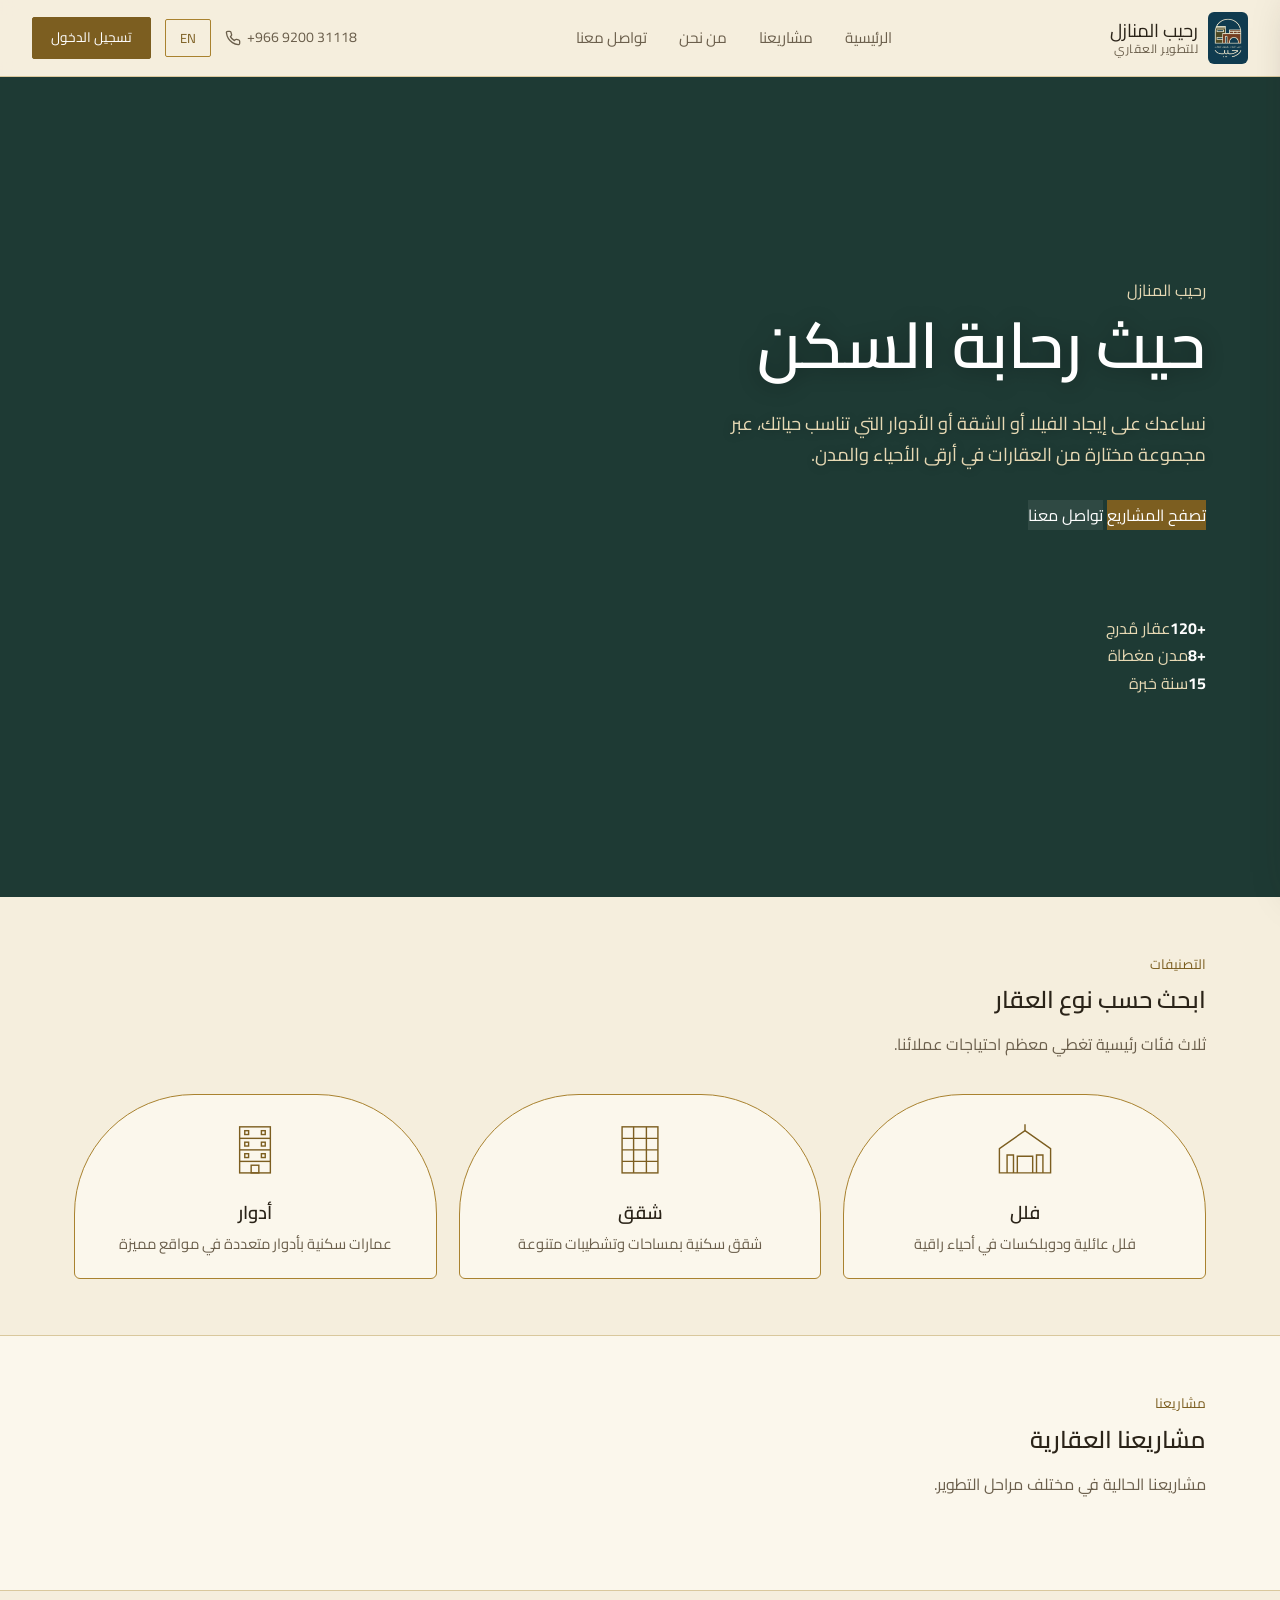
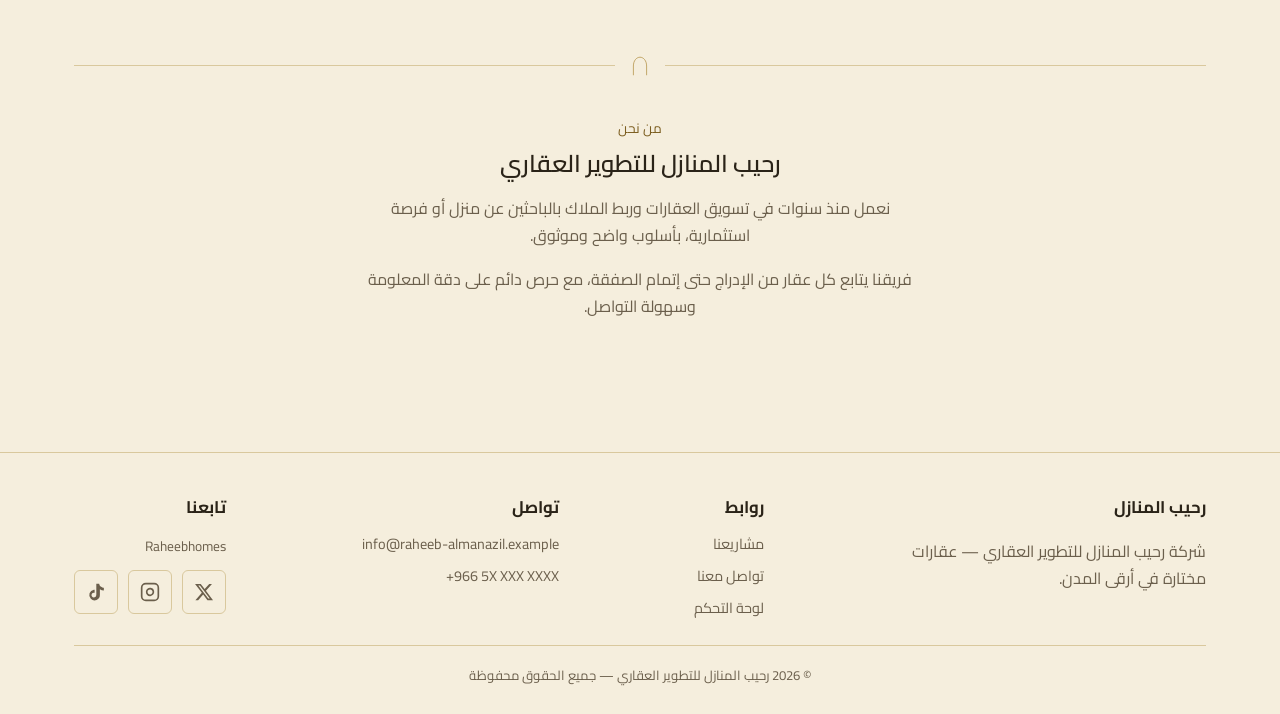
==== index.html @ 96ceb836 "Update index.html" ====
<!DOCTYPE html>
<html lang="ar" dir="rtl">
<head>
<meta charset="UTF-8">
<meta name="viewport" content="width=device-width, initial-scale=1.0">
<title>رحيب المنازل للتطوير العقاري</title>
<meta name="description" content="رحيب المنازل للتطوير العقاري — منصة عقارية لتصفح المشاريع العقارية في أرقى المدن.">
<link rel="icon" type="image/png" href="logo.png">
<link rel="preconnect" href="https://fonts.googleapis.com">
<link rel="preconnect" href="https://fonts.gstatic.com" crossorigin>
<link href="https://fonts.googleapis.com/css2?family=Cairo:wght@400;500;600;700&display=swap" rel="stylesheet">
<link rel="stylesheet" href="css/style.css">
</head>
<body>

<div id="siteHeader"></div>

<!-- ============ Hero ============ -->
<section class="hero">
  <div class="hero-bg" id="heroBg"></div>
  <div class="hero-overlay"></div>

  <div class="wrap hero-content">
    <div class="eyebrow-line"><span class="rule"></span><span data-i18n="hero.eyebrow">رحيب المنازل</span></div>
    <h1 data-i18n="hero.title">حيث رحابة السكن</h1>
    <p class="lead" data-i18n="hero.lead">نساعدك على إيجاد الفيلا أو الشقة أو الأدوار التي تناسب حياتك، عبر مجموعة مختارة من العقارات في أرقى الأحياء والمدن.</p>
    <div class="hero-actions">
      <a class="btn" href="#projects" data-i18n="hero.cta1">تصفح المشاريع</a>
      <a class="btn ghost" href="contact.html" data-i18n="hero.cta2">تواصل معنا</a>
    </div>
    <div class="stats">
      <div class="stat"><b id="statListings">+120</b><span data-i18n="hero.stat1l">عقار مُدرج</span></div>
      <div class="stat"><b id="statCities">+8</b><span data-i18n="hero.stat2l">مدن مغطاة</span></div>
      <div class="stat"><b id="statYears">15</b><span data-i18n="hero.stat3l">سنة خبرة</span></div>
    </div>
  </div>
</section>

<!-- ============ التصنيفات ============ -->
<section>
  <div class="wrap">
    <div class="section-head">
      <span class="kicker" data-i18n="cats.kicker">التصنيفات</span>
      <h2 data-i18n="cats.title">ابحث حسب نوع العقار</h2>
      <p data-i18n="cats.lead">ثلاث فئات رئيسية تغطي معظم احتياجات عملائنا.</p>
    </div>
    <div class="cats">
      <a class="arch-frame cat-card" href="properties.html?type=villa">
        <div class="arch-icon" id="iconVilla"></div>
        <h3 data-i18n="cat.villa">فلل</h3>
        <p data-i18n="cat.villa.d">فلل عائلية ودوبلكسات في أحياء راقية</p>
      </a>
      <a class="arch-frame cat-card" href="properties.html?type=apartment">
        <div class="arch-icon" id="iconApartment"></div>
        <h3 data-i18n="cat.apartment">شقق</h3>
        <p data-i18n="cat.apartment.d">شقق سكنية بمساحات وتشطيبات متنوعة</p>
      </a>
      <a class="arch-frame cat-card" href="properties.html?type=floor">
        <div class="arch-icon" id="iconFloor"></div>
        <h3 data-i18n="cat.floor">أدوار</h3>
        <p data-i18n="cat.floor.d">عمارات سكنية بأدوار متعددة في مواقع مميزة</p>
      </a>
    </div>
  </div>
</section>

<!-- ============ مشاريعنا ============ -->
<section class="projects-section" id="projects">
  <div class="wrap">
    <div class="section-head">
      <span class="kicker" data-i18n="projects.kicker">مشاريعنا</span>
      <h2 data-i18n="projects.title">مشاريعنا العقارية</h2>
      <p data-i18n="projects.lead">مشاريعنا الحالية في مختلف مراحل التطوير.</p>
    </div>
    <div class="grid" id="projectsGrid"></div>
  </div>
</section>

<!-- ============ من نحن ============ -->
<section id="about">
  <div class="wrap">
    <div class="divider">
      <span class="rule"></span>
      <svg viewBox="0 0 100 100" fill="none" stroke="currentColor" stroke-width="3"><path d="M20 92 V50 C20 26 34 10 50 10 C66 10 80 26 80 50 V92"/></svg>
      <span class="rule"></span>
    </div>
    <div class="section-head center" style="margin:0 auto;">
      <span class="kicker" data-i18n="about.kicker">من نحن</span>
      <h2 id="aboutTitle" data-i18n="about.title">رحيب المنازل للتطوير العقاري</h2>
      <p id="aboutP1" data-i18n="about.p1">نعمل منذ سنوات في تسويق العقارات وربط الملاك بالباحثين عن منزل أو فرصة استثمارية، بأسلوب واضح وموثوق.</p>
      <p id="aboutP2" data-i18n="about.p2">فريقنا يتابع كل عقار من الإدراج حتى إتمام الصفقة، مع حرص دائم على دقة المعلومة وسهولة التواصل.</p>
    </div>
  </div>
</section>

<!-- ============ Footer ============ -->
<footer>
  <div class="wrap">
    <div class="footer-grid">
      <div><h4>رحيب المنازل</h4><p data-i18n="footer.about" style="max-width:34ch;">شركة رحيب المنازل للتطوير العقاري.</p></div>
      <div><h4 data-i18n="footer.links">روابط</h4><ul>
        <li><a href="#projects" data-i18n="nav.projects">مشاريعنا</a></li>
        <li><a href="contact.html" data-i18n="nav.contact">تواصل معنا</a></li>
        <li><a href="admin.html" data-i18n="nav.admin">لوحة التحكم</a></li>
      </ul></div>
      <div><h4 data-i18n="footer.contact">تواصل</h4><ul>
        <li class="js-email">info@raheeb-almanazil.example</li>
        <li class="js-phone" dir="ltr" style="text-align:end;">+966 5X XXX XXXX</li>
      </ul></div>
      <div>
        <h4 data-i18n="footer.follow">تابعنا</h4>
        <p style="font-size:.85rem; color:var(--ink-soft); margin-bottom:12px;">Raheebhomes</p>
        <div class="social-icons">
          <a href="https://x.com/Raheebhomes" target="_blank" rel="noopener" aria-label="X" class="social-btn twitter">
            <svg viewBox="0 0 24 24" fill="currentColor"><path d="M18.244 2.25h3.308l-7.227 8.26 8.502 11.24H16.17l-5.214-6.817L4.99 21.75H1.68l7.73-8.835L1.254 2.25H8.08l4.713 6.231zm-1.161 17.52h1.833L7.084 4.126H5.117z"/></svg>
          </a>
          <a href="https://instagram.com/Raheebhomes" target="_blank" rel="noopener" aria-label="Instagram" class="social-btn instagram">
            <svg viewBox="0 0 24 24" fill="none" stroke="currentColor" stroke-width="2"><rect x="2" y="2" width="20" height="20" rx="5"/><path d="M16 11.37A4 4 0 1 1 12.63 8 4 4 0 0 1 16 11.37z"/><line x1="17.5" y1="6.5" x2="17.51" y2="6.5"/></svg>
          </a>
          <a href="https://www.tiktok.com/@raheebhomes" target="_blank" rel="noopener" aria-label="TikTok" class="social-btn tiktok">
            <svg viewBox="0 0 24 24" fill="currentColor"><path d="M19.59 6.69a4.83 4.83 0 0 1-3.77-4.25V2h-3.45v13.67a2.89 2.89 0 0 1-5.2 1.74 2.89 2.89 0 0 1 2.31-4.64 2.93 2.93 0 0 1 .88.13V9.4a6.84 6.84 0 0 0-1-.05A6.33 6.33 0 0 0 5.8 20.1a6.34 6.34 0 0 0 10.86-4.43V8.68a8.16 8.16 0 0 0 4.77 1.52v-3.45a4.85 4.85 0 0 1-1.84-.06z"/></svg>
          </a>
        </div>
      </div>
    </div>
    <div class="footer-bottom">© 2026 رحيب المنازل للتطوير العقاري — <span data-i18n="footer.rights">جميع الحقوق محفوظة</span></div>
  </div>
</footer>

<script src="js/supabase.js"></script>
<script src="js/data.js"></script>
<script src="js/lang.js"></script>
<script src="js/main.js"></script>
<script src="js/effects.js"></script>
<script>
  document.addEventListener('DOMContentLoaded', () => {
    const v = document.getElementById('iconVilla');
    const a = document.getElementById('iconApartment');
    const f = document.getElementById('iconFloor');
    if(v) v.innerHTML = ICONS.villa;
    if(a) a.innerHTML = ICONS.apartment;
    if(f) f.innerHTML = ICONS.floor;
  });

  document.addEventListener('DOMContentLoaded', async () => {
    const heroBg = document.getElementById('heroBg');
    if(!heroBg) return;

    const images = await getHeroImages();

    if(!images.length){
      heroBg.style.background = 'var(--deep)';
      return;
    }

    const INTERVAL = 5000;

    const slides = [];
    images.forEach(img => {
      const div = document.createElement('div');
      div.className = 'hero-slide';
      div.style.backgroundImage = `url('${img.url}')`;
      heroBg.appendChild(div);
      slides.push(div);
    });

    let current = 0;
    slides[0].classList.add('active');

    setInterval(() => {
      slides[current].classList.remove('active');
      current = (current + 1) % slides.length;
      slides[current].classList.add('active');
    }, INTERVAL);
  });
</script>
</body>
</html>
---- css/style.css ----
/* =========================================================
   رحيب المنازل — Raheeb Al-Manazil
   ========================================================= */

:root{
  --bg:        #F5EEDD;
  --bg-alt:    #FBF7EC;
  --ink:       #2A2318;
  --ink-soft:  #6B5F4C;
  --gold:      #A9822F;
  --gold-deep: #7C5E20;
  --gold-pale: #E7D9B4;
  --line:      #D9C89D;
  --deep:      #1E3A34;
  --deep-soft: #2E4E46;
  --white:     #FFFFFF;

  --serif-ar:  'Cairo', sans-serif;
  --sans-ar:   'Cairo', sans-serif;
  --serif-en:  'Cormorant Garamond', serif;
  --sans-en:   'Jost', sans-serif;

  --max: 1180px;
}

*{ box-sizing:border-box; }
html{ scroll-behavior:smooth; }
body{
  margin:0;
  background:var(--bg);
  color:var(--ink);
  font-family:var(--sans-ar);
  line-height:1.7;
  -webkit-font-smoothing:antialiased;
  transition:opacity .16s ease;
}
body.lang-fade{ opacity:.4; }
html[lang="en"] body{ font-family:var(--sans-en); }

h1,h2,h3,.display{
  font-family:var(--serif-ar);
  font-weight:600;
  color:var(--ink);
  margin:0 0 .4em;
  line-height:1.3;
}
html[lang="en"] h1, html[lang="en"] h2, html[lang="en"] h3, html[lang="en"] .display{
  font-family:var(--serif-en);
}

a{ color:inherit; text-decoration:none; }
img{ max-width:100%; display:block; }
button{ font-family:inherit; cursor:pointer; }

.wrap{ max-width:var(--max); margin:0 auto; padding:0 24px; }

:focus-visible{ outline:2px solid var(--gold-deep); outline-offset:3px; }
@media (prefers-reduced-motion: reduce){
  *{ animation:none !important; transition:none !important; scroll-behavior:auto !important; }
}

/* =========================================================
   HEADER
   ========================================================= */
header.site{
  position:sticky; top:0; z-index:50;
  background:rgba(245,238,221,.95);
  backdrop-filter:blur(8px);
  border-bottom:1px solid var(--line);
}
.nav{
  display:flex;
  align-items:center;
  justify-content:space-between;
  padding:12px 32px;
  gap:24px;
  width:100%;
}

.brand{
  display:flex; align-items:center; gap:10px;
  flex-shrink:0;
}
.brand-logo{
  height:52px;
  width:auto;
  display:block;
  border-radius:6px;
  object-fit:contain;
}
.brand .name{
  font-family:var(--serif-ar);
  font-size:1.15rem;
  color:var(--ink);
  line-height:1.1;
  white-space:nowrap;
}
.brand .name small{
  display:block;
  font-family:var(--sans-ar);
  font-size:.75rem;
  letter-spacing:.04em;
  color:var(--ink-soft);
  font-weight:400;
}

.nav-links-desktop{
  display:flex;
  gap:28px;
  align-items:center;
  flex:1;
  justify-content:center;
}
.nav-links-desktop a{
  font-size:.95rem;
  color:var(--ink-soft);
  padding:6px 2px;
  position:relative;
  transition:color .25s ease;
  white-space:nowrap;
}
.nav-links-desktop a::after{
  content:'';
  position:absolute;
  bottom:0;
  inset-inline-start:50%;
  width:0; height:1px;
  background:var(--gold);
  transition:width .3s ease, inset-inline-start .3s ease;
}
.nav-links-desktop a:hover,
.nav-links-desktop a.active{
  color:var(--gold-deep);
}
.nav-links-desktop a:hover::after,
.nav-links-desktop a.active::after{
  width:100%;
  inset-inline-start:0;
}

.nav-right-desktop{
  display:flex;
  align-items:center;
  gap:14px;
  flex-shrink:0;
}
.nav-phone{
  display:flex;
  align-items:center;
  gap:6px;
  font-size:.88rem;
  color:var(--ink-soft);
  transition:color .25s ease;
  white-space:nowrap;
}
.nav-phone:hover{ color:var(--gold-deep); }
.nav-phone svg{ width:16px; height:16px; }

.lang-btn{
  background:transparent;
  border:1px solid var(--gold);
  color:var(--gold-deep);
  padding:6px 14px;
  border-radius:2px;
  font-size:.82rem;
  transition:background .25s ease, color .25s ease, transform .25s ease;
}
.lang-btn:hover{
  background:var(--gold);
  color:var(--white);
  transform:translateY(-1px);
}
.lang-btn:active{ transform:scale(.96); }

.btn-login{
  display:inline-block;
  padding:8px 18px;
  background:var(--gold-deep);
  color:var(--white);
  border-radius:2px;
  font-size:.85rem;
  border:1px solid var(--gold-deep);
  transition:background .25s ease, transform .25s ease;
  white-space:nowrap;
}
.btn-login:hover{
  background:var(--deep);
  border-color:var(--deep);
  transform:translateY(-1px);
}
.btn-login:active{ transform:scale(.97); }

.nav-toggle{
  display:none;
  background:transparent;
  border:0;
  width:42px; height:42px;
  align-items:center; justify-content:center;
  color:var(--gold-deep);
  border-radius:4px;
  transition:transform .25s ease, color .25s ease, background .25s ease;
}
.nav-toggle svg{ width:26px; height:26px; }
.nav-toggle:hover{
  color:var(--gold);
  transform:scale(1.1);
  background:rgba(169,130,47,.08);
}
.nav-toggle:active{ transform:scale(.92); }

/* =========================================================
   RESPONSIVE — الجوال
   ========================================================= */
@media (max-width:900px){
  .nav{ padding:12px 16px; }
  .nav-links-desktop,
  .nav-right-desktop{ display:none; }
  .nav-toggle{ display:flex; }
  .brand{ margin-inline-start:auto; }
  .brand-logo{ height:46px; }
  .brand .name{ font-size:1rem; }
  .brand .name small{ font-size:.65rem; }
}

/* =========================================================
   القائمة الجانبية
   ========================================================= */
.drawer-overlay{
  position:fixed; inset:0;
  background:rgba(30,20,10,.5);
  backdrop-filter:blur(2px);
  opacity:0;
  visibility:hidden;
  transition:opacity .3s ease, visibility .3s ease;
  z-index:90;
}
.drawer-overlay.open{ opacity:1; visibility:visible; }

.drawer{
  position:fixed;
  top:0; right:0;
  width:320px;
  max-width:85vw;
  height:100vh;
  background:var(--bg-alt);
  border-inline-start:1px solid var(--line);
  box-shadow:-8px 0 40px -8px rgba(42,35,24,.25);
  z-index:100;
  transform:translateX(105%);
  transition:transform .35s cubic-bezier(.4,0,.2,1);
  display:flex;
  flex-direction:column;
  padding:60px 28px 28px;
  overflow-y:auto;
}
.drawer.open{ transform:translateX(0); }

.drawer-close{
  position:absolute;
  top:16px; left:16px;
  background:transparent;
  border:1px solid var(--line);
  width:38px; height:38px;
  border-radius:50%;
  display:flex; align-items:center; justify-content:center;
  color:var(--ink-soft);
  transition:transform .3s ease, color .3s ease, border-color .3s ease, background .3s ease;
}
.drawer-close svg{ width:20px; height:20px; }
.drawer-close:hover{
  transform:rotate(90deg) scale(1.08);
  color:var(--gold-deep);
  border-color:var(--gold);
  background:rgba(169,130,47,.06);
}
.drawer-close:active{ transform:rotate(90deg) scale(.92); }

.drawer-brand{
  display:flex;
  align-items:center;
  gap:12px;
  margin-bottom:28px;
  padding-bottom:20px;
  border-bottom:1px solid var(--line);
}
.drawer-logo{ height:52px; width:auto; border-radius:6px; flex-shrink:0; }
.drawer-brand-text strong{
  display:block;
  font-family:var(--serif-ar);
  font-size:1.05rem;
  color:var(--ink);
  line-height:1.2;
}
.drawer-brand-text small{
  display:block;
  font-size:.7rem;
  color:var(--ink-soft);
  letter-spacing:.03em;
}

.drawer-nav{
  display:flex;
  flex-direction:column;
  gap:4px;
  margin-bottom:24px;
}
.drawer-nav a{
  position:relative;
  padding:13px 8px;
  font-size:.98rem;
  color:var(--ink);
  border-radius:4px;
  display:flex;
  align-items:center;
  justify-content:space-between;
  transition:color .25s ease, background .25s ease, padding-inline-start .25s ease;
}
.drawer-nav a::after{
  content:'';
  position:absolute;
  bottom:6px;
  inset-inline-start:8px;
  width:0;
  height:1px;
  background:var(--gold);
  transition:width .3s ease;
}
.drawer-nav a:hover{
  color:var(--gold-deep);
  background:rgba(169,130,47,.05);
  padding-inline-start:14px;
}
.drawer-nav a:hover::after{ width:calc(100% - 22px); }
.drawer-nav .chev{
  width:16px; height:16px;
  color:var(--ink-soft);
  transition:transform .3s ease, color .3s ease;
}
.drawer-nav .has-children:hover .chev{
  transform:translateY(2px);
  color:var(--gold-deep);
}

.drawer-login{
  display:flex;
  align-items:center;
  justify-content:center;
  gap:10px;
  padding:14px 20px;
  background:var(--gold-deep);
  color:var(--white);
  border-radius:4px;
  font-size:.95rem;
  margin-bottom:24px;
  position:relative;
  overflow:hidden;
  transition:background .3s ease, transform .25s ease;
}
.drawer-login::before{
  content:'';
  position:absolute;
  inset:0;
  background:var(--deep);
  transform:translateY(100%);
  transition:transform .35s ease;
  z-index:0;
}
.drawer-login:hover::before{ transform:translateY(0); }
.drawer-login:hover{ transform:translateY(-2px); }
.drawer-login:active{ transform:translateY(0) scale(.97); }
.drawer-login svg{ width:18px; height:18px; position:relative; z-index:1; }
.drawer-login span{ position:relative; z-index:1; }

/* =========================================================
   السوشيال
   ========================================================= */
.drawer-social{
  padding-top:20px;
  border-top:1px solid var(--line);
  margin-top:auto;
}

.social-username{
  display:block;
  font-family:var(--sans-ar);
  font-size:.85rem;
  color:var(--ink-soft);
  margin-bottom:12px;
  letter-spacing:.03em;
  text-align:start;
}

.social-icons{
  display:flex;
  gap:10px;
}

.social-btn{
  width:44px; height:44px;
  display:flex; align-items:center; justify-content:center;
  border:1px solid var(--line);
  border-radius:6px;
  color:var(--ink-soft);
  transition:transform .25s ease, color .25s ease, border-color .25s ease, background .25s ease;
}
.social-btn svg{ width:20px; height:20px; }
.social-btn:hover{ transform:translateY(-4px); color:var(--white); }
.social-btn.twitter:hover{ background:#000; border-color:#000; }
.social-btn.instagram:hover{
  background:linear-gradient(45deg,#f09433,#e6683c,#dc2743,#cc2366,#bc1888);
  border-color:#bc1888;
}
.social-btn.tiktok:hover{
  background:#000;
  border-color:#000;
}
.social-btn:active{ transform:translateY(-1px) scale(.95); }

.drawer.open .drawer-brand,
.drawer.open .drawer-nav a,
.drawer.open .drawer-login,
.drawer.open .drawer-social{
  animation:drawerItemIn .5s ease both;
}
.drawer.open .drawer-brand{ animation-delay:.08s; }
.drawer.open .drawer-nav a:nth-child(1){ animation-delay:.14s; }
.drawer.open .drawer-nav a:nth-child(2){ animation-delay:.19s; }
.drawer.open .drawer-nav a:nth-child(3){ animation-delay:.24s; }
.drawer.open .drawer-nav a:nth-child(4){ animation-delay:.29s; }
.drawer.open .drawer-login{ animation-delay:.35s; }
.drawer.open .drawer-social{ animation-delay:.42s; }

@keyframes drawerItemIn{
  from{ opacity:0; transform:translateX(20px); }
  to{ opacity:1; transform:translateX(0); }
}

body.drawer-open{ overflow:hidden; }

/* =========================================================
   HERO
   ========================================================= */
.hero{
  position:relative;
  overflow:hidden;
  min-height:calc(100vh - 80px);
  display:flex;
  align-items:center;
  padding:0;
  background:var(--deep);
}
.hero-bg{
  position:absolute;
  inset:0;
  z-index:0;
}
.hero-bg .hero-slide{
  position:absolute;
  inset:0;
  background-size:cover;
  background-position:center;
  background-repeat:no-repeat;
  opacity:0;
  transition:opacity 1.5s ease-in-out;
}
.hero-bg .hero-slide.active{ opacity:1; }
.hero-overlay{
  position:absolute;
  inset:0;
  background:linear-gradient(120deg, rgba(30,58,52,.75) 0%, rgba(30,58,52,.55) 40%, rgba(30,58,52,.35) 100%);
  z-index:2;
}
.hero-content{
  position:relative;
  z-index:3;
  max-width:var(--max);
  width:100%;
  margin:0 auto;
  padding:100px 24px;
  color:var(--white);
}
.hero-content .eyebrow-line{
  color:var(--gold-pale);
  opacity:0;
  animation:riseIn .6s ease forwards;
  animation-delay:.05s;
}
.hero-content .eyebrow-line span.rule{ background:var(--gold-pale); }
.hero-content h1{
  color:var(--white);
  font-size:clamp(2.2rem, 5vw, 4rem);
  max-width:16ch;
  margin-bottom:20px;
  opacity:0;
  animation:riseIn .6s ease forwards;
  animation-delay:.16s;
  text-shadow:0 2px 20px rgba(0,0,0,.35);
}
.hero-content p.lead{
  color:var(--gold-pale);
  max-width:52ch;
  font-size:1.15rem;
  margin-bottom:32px;
  opacity:0;
  animation:riseIn .6s ease forwards;
  animation-delay:.3s;
  text-shadow:0 1px 10px rgba(0,0,0,.3);
}
.hero-content .hero-actions{
  opacity:0;
  animation:riseIn .6s ease forwards;
  animation-delay:.42s;
}
.hero-content .btn{
  background:var(--gold-deep);
  border-color:var(--gold-deep);
  color:var(--white);
}
.hero-content .btn:hover{ background:var(--gold); border-color:var(--gold); }
.hero-content .btn.ghost{
  background:rgba(255,255,255,.08);
  border-color:var(--white);
  color:var(--white);
  backdrop-filter:blur(6px);
}
.hero-content .btn.ghost:hover{ background:var(--white); color:var(--deep); }
.hero-content .stats{
  opacity:0;
  animation:riseIn .6s ease forwards;
  animation-delay:.54s;
  border-top-color:rgba(255,255,255,.2);
  margin-top:56px;
  padding-top:30px;
}
.hero-content .stat b{ color:var(--white); }
.hero-content .stat span{ color:var(--gold-pale); }

@media (max-width:900px){
  .hero{ min-height:auto; padding:0; }
  .hero-content{ padding:80px 24px 60px; }
  .hero-content h1{ font-size:clamp(1.8rem, 7vw, 2.6rem); }
  .hero-content p.lead{ font-size:1rem; }
  .hero-content .stats{ flex-direction:column; gap:20px; }
  .hero-content .stat{ padding-inline-end:0; text-align:start; }
}

/* =========================================================
   الأقسام
   ========================================================= */
section{ padding:56px 0; }
.section-head{ max-width:560px; margin-bottom:36px; }
.section-head .kicker{ color:var(--gold-deep); font-size:.85rem; margin-bottom:8px; display:block; }
.section-head p{ color:var(--ink-soft); }

.divider{
  display:flex; align-items:center; gap:14px; margin:8px 0 40px; color:var(--gold);
}
.divider .rule{ flex:1; height:1px; background:var(--line); }
.divider svg{ width:22px; height:22px; }

/* =========================================================
   التصنيفات
   ========================================================= */
.cats{ display:grid; grid-template-columns:repeat(3,1fr); gap:22px; }
@media (max-width:760px){ .cats{ grid-template-columns:1fr; } }
.arch-frame{
  position:relative;
  border:1px solid var(--gold);
  border-radius:120px 120px 6px 6px;
  padding:28px 22px 22px;
  background:var(--bg-alt);
}
.arch-icon{ width:64px; height:64px; margin:0 auto 14px; color:var(--gold-deep); transition:color .25s ease; }
.cat-card{ text-align:center; transition:border-color .2s ease, transform .25s ease, box-shadow .25s ease; }
.cat-card:hover{ border-color:var(--gold-deep); transform:translateY(-5px); box-shadow:0 18px 32px -22px rgba(42,35,24,.4); }
.cat-card:hover .arch-icon{ color:var(--deep); }
.cat-card h3{ font-size:1.15rem; margin-bottom:6px; }
.cat-card p{ color:var(--ink-soft); font-size:.92rem; margin:0; }

/* =========================================================
   قسم المشاريع
   ========================================================= */
.projects-section{
  background:var(--bg-alt);
  border-top:1px solid var(--line);
  border-bottom:1px solid var(--line);
}

/* =========================================================
   البطاقات
   ========================================================= */
.grid{ display:grid; grid-template-columns:repeat(3,1fr); gap:26px; }
@media (max-width:980px){ .grid{ grid-template-columns:repeat(2,1fr); } }
@media (max-width:620px){ .grid{ grid-template-columns:1fr; } }

.card{
  background:var(--bg-alt); border:1px solid var(--line); border-radius:4px;
  overflow:hidden; display:flex; flex-direction:column;
  transition:transform .25s ease, box-shadow .25s ease, border-color .25s ease;
}
.card:hover{
  transform:translateY(-6px);
  box-shadow:0 20px 38px -22px rgba(42,35,24,.4);
  border-color:var(--gold-deep);
}
.card-link{ position:relative; }
.card-link::after{
  content:''; position:absolute; inset-inline-start:0; bottom:-2px; width:0; height:1px;
  background:var(--deep); transition:width .25s ease;
}
.card-link:hover::after{ width:100%; }
.card-media{
  aspect-ratio:4/3; background:linear-gradient(160deg, var(--gold-pale), var(--bg-alt));
  display:flex; align-items:center; justify-content:center; position:relative;
  border-bottom:1px solid var(--line);
  overflow:hidden;
}
.card-media svg{ width:58%; height:58%; color:var(--gold-deep); opacity:.85; }
.card-cover{
  position:absolute;
  inset:0;
  width:100%;
  height:100%;
  object-fit:cover;
  transition:transform .4s ease;
}
.project-card:hover .card-cover{ transform:scale(1.05); }
.card-tag{
  position:absolute; top:12px; inset-inline-start:12px; background:var(--deep); color:var(--white);
  font-size:.72rem; padding:4px 10px; border-radius:2px; z-index:2;
}
.card-body{ padding:18px 18px 20px; flex:1; display:flex; flex-direction:column; }
.card-body h3{ font-size:1.1rem; margin-bottom:4px; }
.card-body h3 a{ color:inherit; transition:color .25s ease; }
.card-body h3 a:hover{ color:var(--gold-deep); }
.card-loc{ color:var(--ink-soft); font-size:.85rem; margin-bottom:12px; }
.card-meta{ display:flex; gap:14px; font-size:.82rem; color:var(--ink-soft); margin-bottom:14px; flex-wrap:wrap; align-items:center; }
.card-price{ margin-top:auto; font-family:var(--serif-ar); font-size:1.25rem; color:var(--gold-deep); }
html[lang="en"] .card-price{ font-family:var(--serif-en); }
.card-link{ display:inline-block; margin-top:12px; font-size:.85rem; color:var(--deep); width:fit-content; }

.card-views{
  display:inline-flex;
  align-items:center;
  gap:4px;
  color:var(--ink-soft);
  font-size:.82rem;
}
.card-views svg{
  width:14px;
  height:14px;
  color:var(--gold-deep);
}

.empty-state{
  text-align:center; padding:60px 20px; color:var(--ink-soft); border:1px dashed var(--line); border-radius:6px;
}

/* =========================================================
   تفاصيل مشروع
   ========================================================= */
.project-detail-head{
  display:flex;
  align-items:center;
  flex-wrap:wrap;
  gap:16px;
  margin-bottom:24px;
}
.project-detail-head h1{
  margin:0;
  font-size:clamp(1.6rem, 3vw, 2.4rem);
}
.project-stage{
  display:inline-block;
  background:var(--deep);
  color:var(--white);
  font-size:.78rem;
  padding:6px 14px;
  border-radius:2px;
  white-space:nowrap;
}

.project-gallery{
  display:grid;
  grid-template-columns:repeat(auto-fill, minmax(220px, 1fr));
  gap:14px;
  margin:24px 0;
}
.project-gallery img{
  width:100%;
  aspect-ratio:4/3;
  object-fit:cover;
  border-radius:6px;
  border:1px solid var(--line);
  cursor:pointer;
  transition:transform .25s ease, box-shadow .25s ease;
}
.project-gallery img:hover{
  transform:translateY(-4px);
  box-shadow:0 16px 32px -18px rgba(42,35,24,.45);
}
@media (max-width:620px){
  .project-gallery{
    grid-template-columns:repeat(auto-fill, minmax(140px, 1fr));
    gap:10px;
  }
}

.project-price{
  font-family:var(--serif-ar);
  font-size:1.6rem;
  color:var(--gold-deep);
  margin:20px 0;
  padding:14px 0;
  border-top:1px solid var(--line);
  border-bottom:1px solid var(--line);
}
.project-desc{
  color:var(--ink-soft);
  font-size:1.02rem;
  line-height:1.8;
  max-width:70ch;
  margin:20px 0;
}

.detail-facts{ display:grid; grid-template-columns:repeat(3,1fr); gap:14px; margin:22px 0; }
.fact{ text-align:center; background:var(--bg-alt); border:1px solid var(--line); padding:14px 8px; border-radius:4px; }
.fact b{ display:block; font-family:var(--serif-ar); font-size:1.2rem; color:var(--gold-deep); }
html[lang="en"] .fact b{ font-family:var(--serif-en); }
.fact span{ font-size:.78rem; color:var(--ink-soft); }
.detail-media{
  aspect-ratio:16/10; background:linear-gradient(160deg, var(--gold-pale), var(--bg-alt));
  border:1px solid var(--line); border-radius:6px; display:flex; align-items:center; justify-content:center;
}
.detail-media svg{ width:42%; height:42%; color:var(--gold-deep); }

/* =========================================================
   الفورم
   ========================================================= */
.form-grid{ display:grid; grid-template-columns:1fr 1fr; gap:16px; }
@media (max-width:680px){ .form-grid{ grid-template-columns:1fr; } }
.field{ display:flex; flex-direction:column; gap:6px; }
.field.full{ grid-column:1/-1; }
.field label{ font-size:.85rem; color:var(--ink-soft); }
.field input, .field select, .field textarea{
  padding:11px 12px; border:1px solid var(--line); border-radius:4px;
  background:var(--white); font-family:inherit; color:var(--ink); font-size:.95rem;
}
.field textarea{ min-height:110px; resize:vertical; }
.field input[type="file"]{
  padding:8px;
  background:var(--white);
  border:1px dashed var(--line);
  cursor:pointer;
}

.upload-preview{
  display:flex;
  flex-wrap:wrap;
  gap:10px;
  margin-top:10px;
}
.upload-preview img{
  width:100px;
  height:100px;
  object-fit:cover;
  border-radius:4px;
  border:1px solid var(--line);
}

/* =========================================================
   لوحة التحكم
   ========================================================= */
.admin-gate{ max-width:380px; margin:80px auto; text-align:center; }
.admin-gate .field{ margin-bottom:16px; text-align:start; }
.admin-note{
  background:var(--gold-pale); border:1px solid var(--gold); padding:12px 16px;
  border-radius:4px; font-size:.85rem; color:var(--gold-deep); margin-bottom:26px;
}
.admin-list{ margin-top:36px; }
.admin-row{
  display:flex; align-items:center; justify-content:space-between; gap:16px;
  padding:14px 16px; border:1px solid var(--line); border-radius:4px; margin-bottom:10px; background:var(--bg-alt);
  flex-wrap:wrap;
}
.admin-row .info b{ display:block; }
.admin-row .info span{ color:var(--ink-soft); font-size:.85rem; }
.admin-row .actions{ display:flex; gap:8px; flex-wrap:wrap; }
.admin-row button{ border:1px solid var(--line); background:var(--white); padding:7px 14px; border-radius:4px; font-size:.82rem; transition:all .2s ease; }
.admin-row button.danger{ border-color:#B3402F; color:#B3402F; }
.admin-row button.danger:hover{ background:#B3402F; color:var(--white); }
.admin-row button.edit{ border-color:var(--gold-deep); color:var(--gold-deep); }
.admin-row button.edit:hover{ background:var(--gold-deep); color:var(--white); }

.admin-block{
  background:var(--bg-alt);
  border:1px solid var(--line);
  border-radius:6px;
  padding:28px 24px;
  margin-top:32px;
}
.admin-block > h2{
  margin-top:0;
  padding-bottom:12px;
  border-bottom:1px solid var(--line);
  margin-bottom:24px;
}

.hero-images-grid{
  display:grid;
  grid-template-columns:repeat(auto-fill, minmax(160px, 1fr));
  gap:14px;
}

.hero-image-item{
  position:relative;
  aspect-ratio:4/3;
  border-radius:6px;
  overflow:hidden;
  border:1px solid var(--line);
  background:var(--bg);
}

.hero-image-item img{
  width:100%;
  height:100%;
  object-fit:cover;
  transition:transform .3s ease;
}

.hero-image-item:hover img{
  transform:scale(1.05);
}

.hero-delete{
  position:absolute;
  top:8px;
  left:8px;
  background:rgba(179,64,47,.9);
  color:var(--white);
  border:0;
  width:32px;
  height:32px;
  border-radius:50%;
  font-size:.9rem;
  cursor:pointer;
  display:flex;
  align-items:center;
  justify-content:center;
  transition:all .2s ease;
}

.hero-delete:hover{
  background:#B3402F;
  transform:scale(1.1);
}

/* =========================================================
   نافذة منبثقة (Modal)
   ========================================================= */
.modal-overlay{
  position:fixed;
  inset:0;
  background:rgba(30,20,10,.6);
  backdrop-filter:blur(4px);
  z-index:200;
  display:flex;
  align-items:flex-start;
  justify-content:center;
  padding:40px 20px;
  overflow-y:auto;
  animation:fadeIn .2s ease;
}
@keyframes fadeIn{ from{ opacity:0; } to{ opacity:1; } }

.modal-box{
  background:var(--bg-alt);
  border:1px solid var(--line);
  border-radius:8px;
  padding:30px;
  max-width:700px;
  width:100%;
  position:relative;
  box-shadow:0 20px 60px -20px rgba(0,0,0,.4);
  animation:slideUp .3s ease;
}
@keyframes slideUp{
  from{ transform:translateY(20px); opacity:0; }
  to{ transform:translateY(0); opacity:1; }
}
.modal-box h2{
  margin-top:0;
  padding-bottom:14px;
  border-bottom:1px solid var(--line);
  margin-bottom:24px;
}
.modal-close{
  position:absolute;
  top:14px;
  left:14px;
  background:transparent;
  border:1px solid var(--line);
  width:36px;
  height:36px;
  border-radius:50%;
  color:var(--ink-soft);
  font-size:1rem;
  cursor:pointer;
  transition:all .2s ease;
}
.modal-close:hover{
  background:var(--gold-deep);
  color:var(--white);
  border-color:var(--gold-deep);
  transform:rotate(90deg);
}

@media (max-width:680px){
  .modal-box{ padding:20px 16px; }
  .modal-overlay{ padding:20px 10px; }
}

/* =========================================================
   Footer
   ========================================================= */
footer{ border-top:1px solid var(--line); margin-top:60px; padding:40px 0 28px; color:var(--ink-soft); }
.footer-grid{ display:flex; justify-content:space-between; flex-wrap:wrap; gap:24px; margin-bottom:24px; }
.footer-grid h4{ font-family:var(--serif-ar); color:var(--ink); margin:0 0 10px; font-size:1.05rem; }
html[lang="en"] .footer-grid h4{ font-family:var(--serif-en); }
.footer-grid ul{ list-style:none; padding:0; margin:0; display:flex; flex-direction:column; gap:8px; font-size:.9rem; }
.footer-bottom{ border-top:1px solid var(--line); padding-top:18px; font-size:.82rem; text-align:center; }

/* =========================================================
   Utility
   ========================================================= */
.hide{ display:none !important; }
.center{ text-align:center; }
.mt-lg{ margin-top:48px; }

@keyframes riseIn{ from{ opacity:0; transform:translateY(14px); } to{ opacity:1; transform:translateY(0); } }
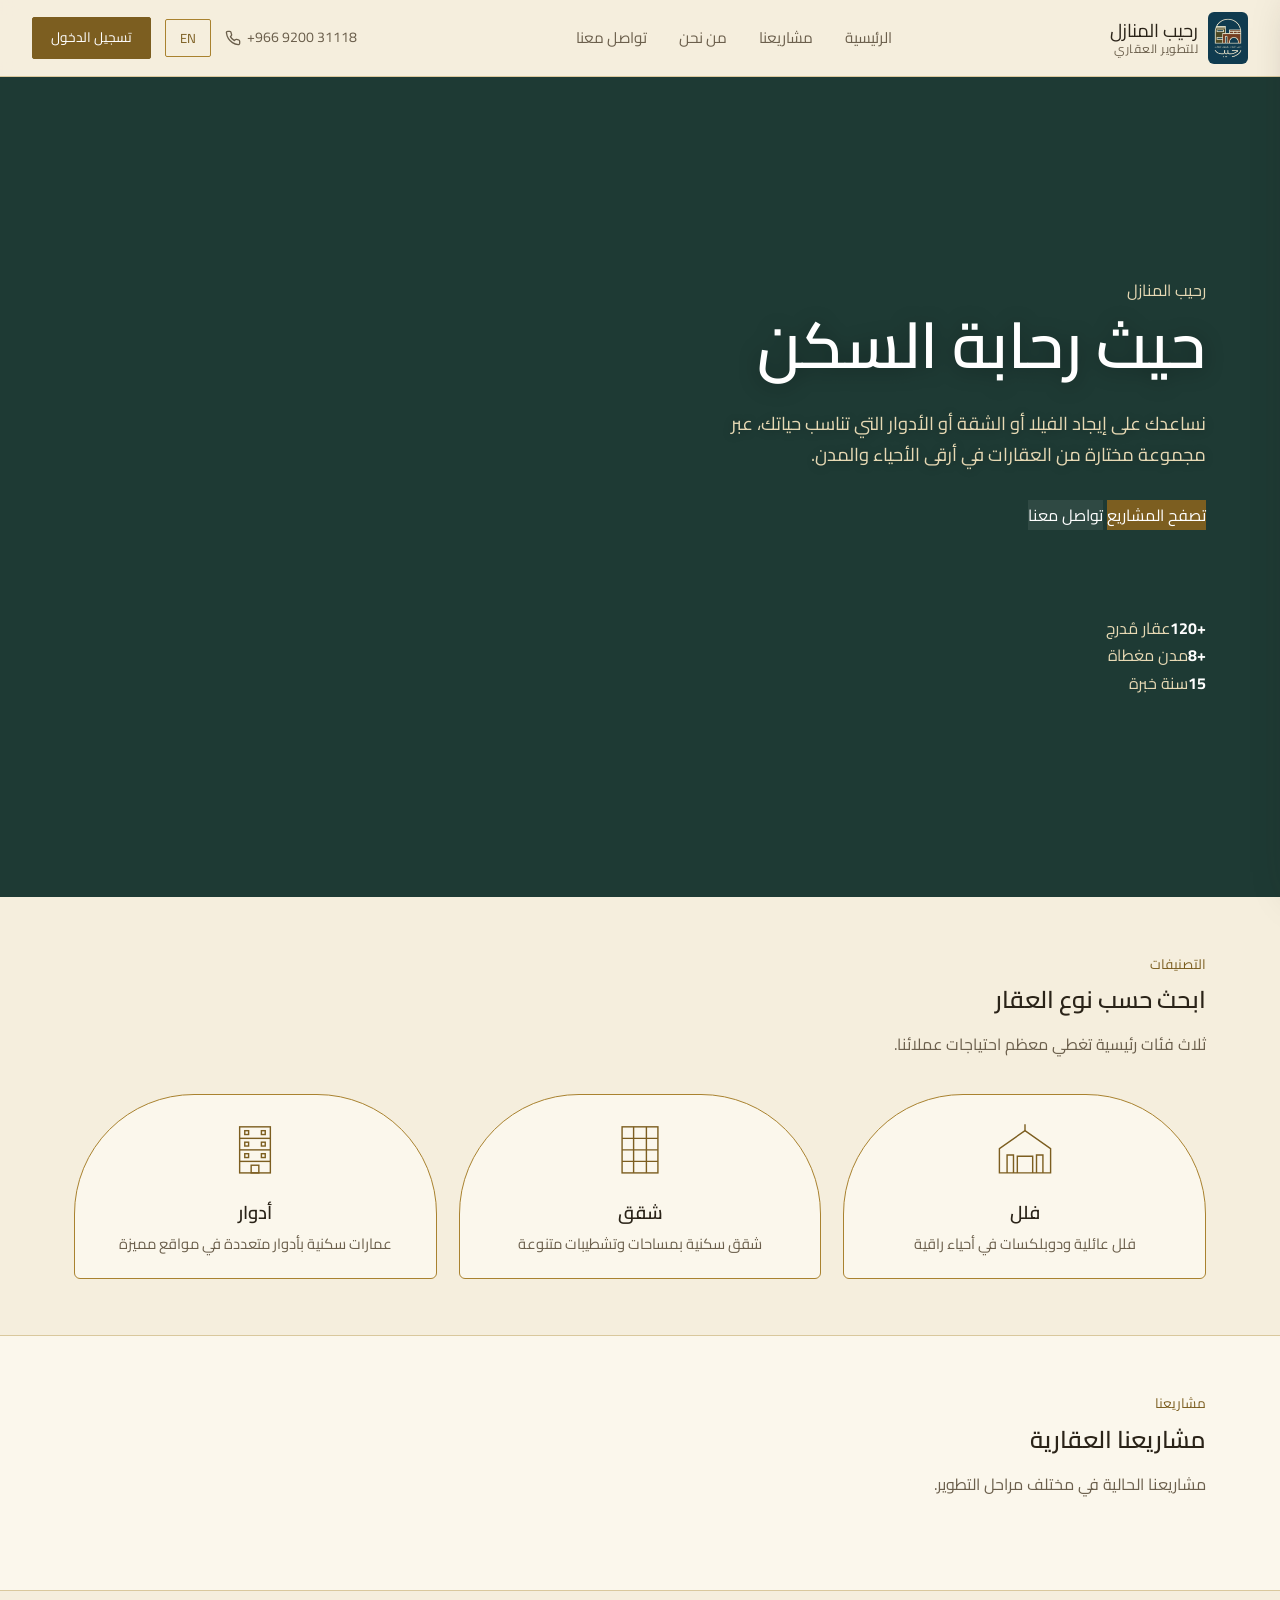
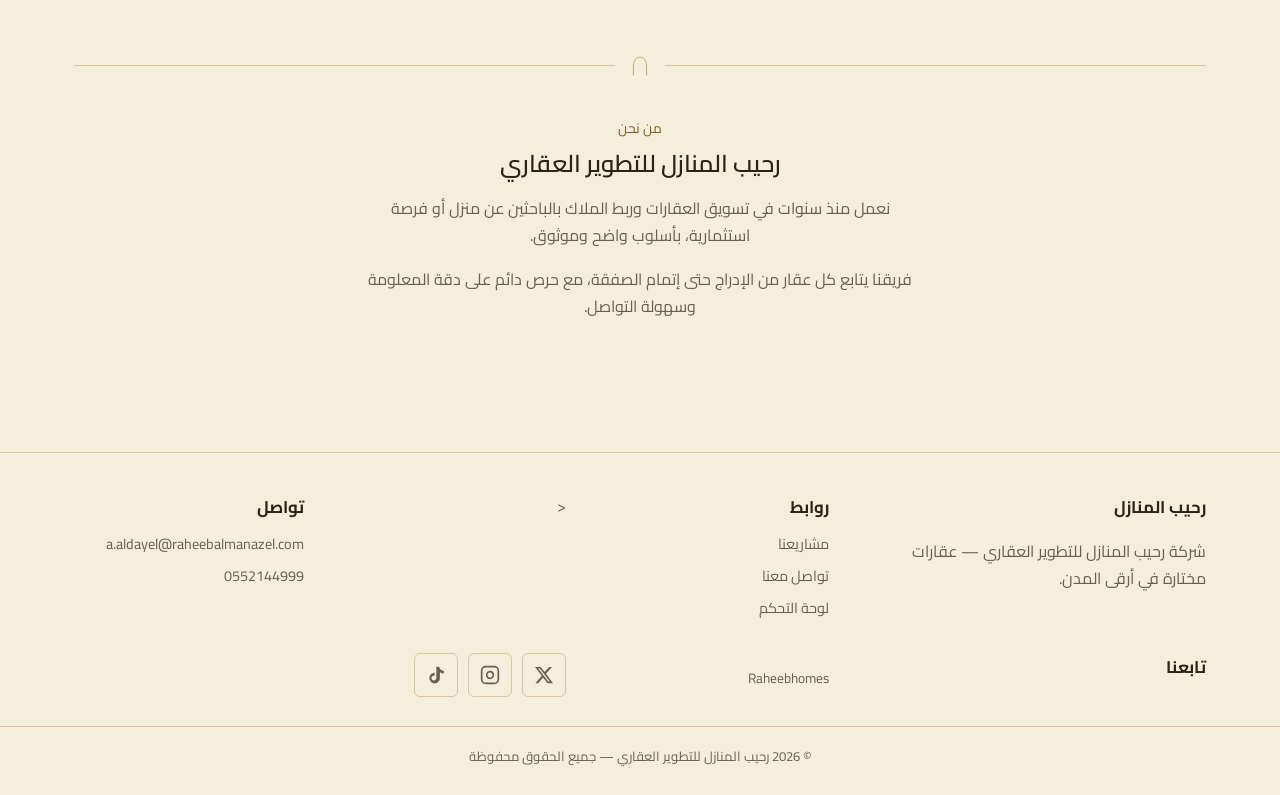
==== commit 1d3189be: "Update index.html" ====
--- a/index.html
+++ b/index.html
@@ -103,11 +103,10 @@
         <li><a href="contact.html" data-i18n="nav.contact">تواصل معنا</a></li>
         <li><a href="admin.html" data-i18n="nav.admin">لوحة التحكم</a></li>
       </ul></div>
-      <div><h4 data-i18n="footer.contact">تواصل</h4><ul>
-        <li class="js-email">info@raheeb-almanazil.example</li>
-        <li class="js-phone" dir="ltr" style="text-align:end;">+966 5X XXX XXXX</li>
-      </ul></div>
-      <div>
+      <<div><h4 data-i18n="footer.contact">تواصل</h4><ul>
+  <li class="js-email"><a href="mailto:a.aldayel@raheebalmanazel.com">a.aldayel@raheebalmanazel.com</a></li>
+  <li class="js-phone" dir="ltr" style="text-align:end;"><a href="tel:0552144999">0552144999</a></li>
+</ul></div>
         <h4 data-i18n="footer.follow">تابعنا</h4>
         <p style="font-size:.85rem; color:var(--ink-soft); margin-bottom:12px;">Raheebhomes</p>
         <div class="social-icons">
--- a/css/style.css
+++ b/css/style.css
@@ -924,7 +924,18 @@
    Footer
    ========================================================= */
 footer{ border-top:1px solid var(--line); margin-top:60px; padding:40px 0 28px; color:var(--ink-soft); }
-.footer-grid{ display:flex; justify-content:space-between; flex-wrap:wrap; gap:24px; margin-bottom:24px; }
+.footer-grid{ 
+  display:grid; 
+  grid-template-columns:1.5fr 1fr 1fr 1fr; 
+  gap:32px; 
+  margin-bottom:24px; 
+}
+@media (max-width:900px){
+  .footer-grid{ grid-template-columns:1fr 1fr; }
+}
+@media (max-width:600px){
+  .footer-grid{ grid-template-columns:1fr; }
+}
 .footer-grid h4{ font-family:var(--serif-ar); color:var(--ink); margin:0 0 10px; font-size:1.05rem; }
 html[lang="en"] .footer-grid h4{ font-family:var(--serif-en); }
 .footer-grid ul{ list-style:none; padding:0; margin:0; display:flex; flex-direction:column; gap:8px; font-size:.9rem; }
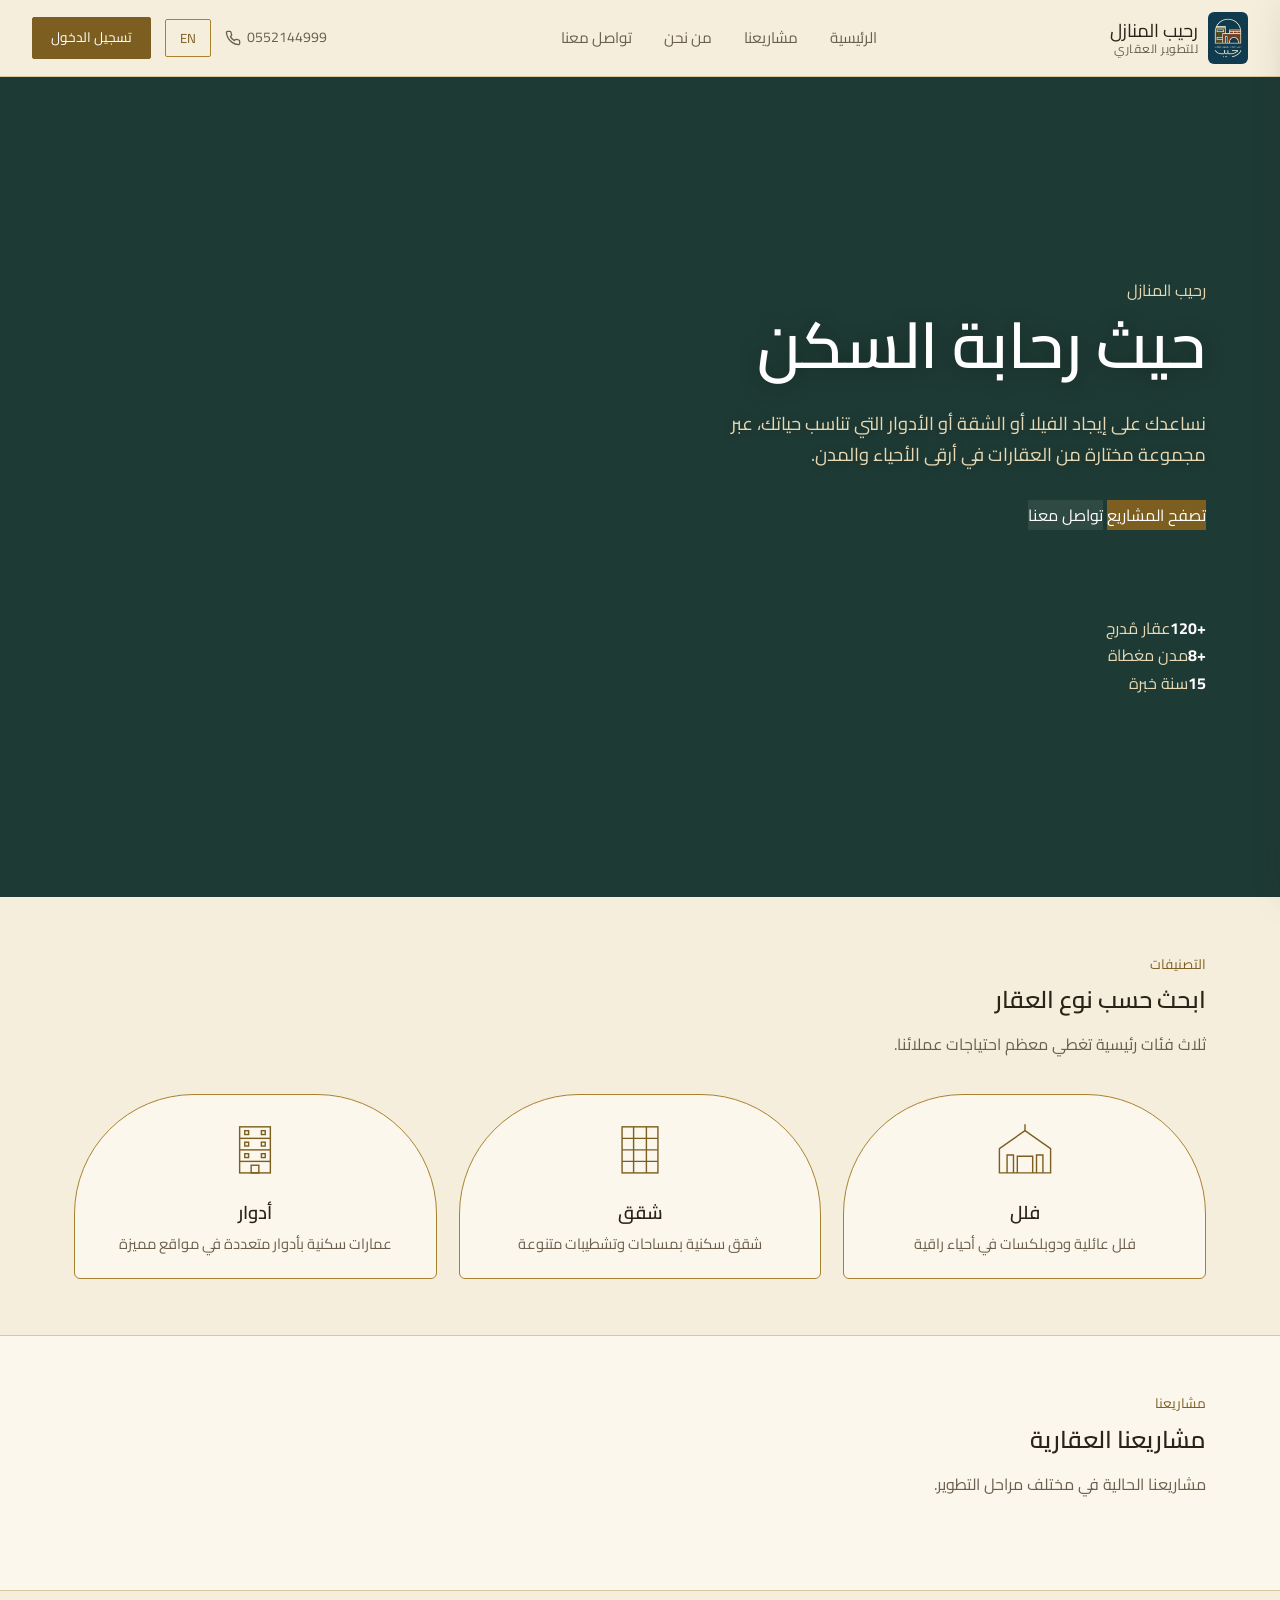
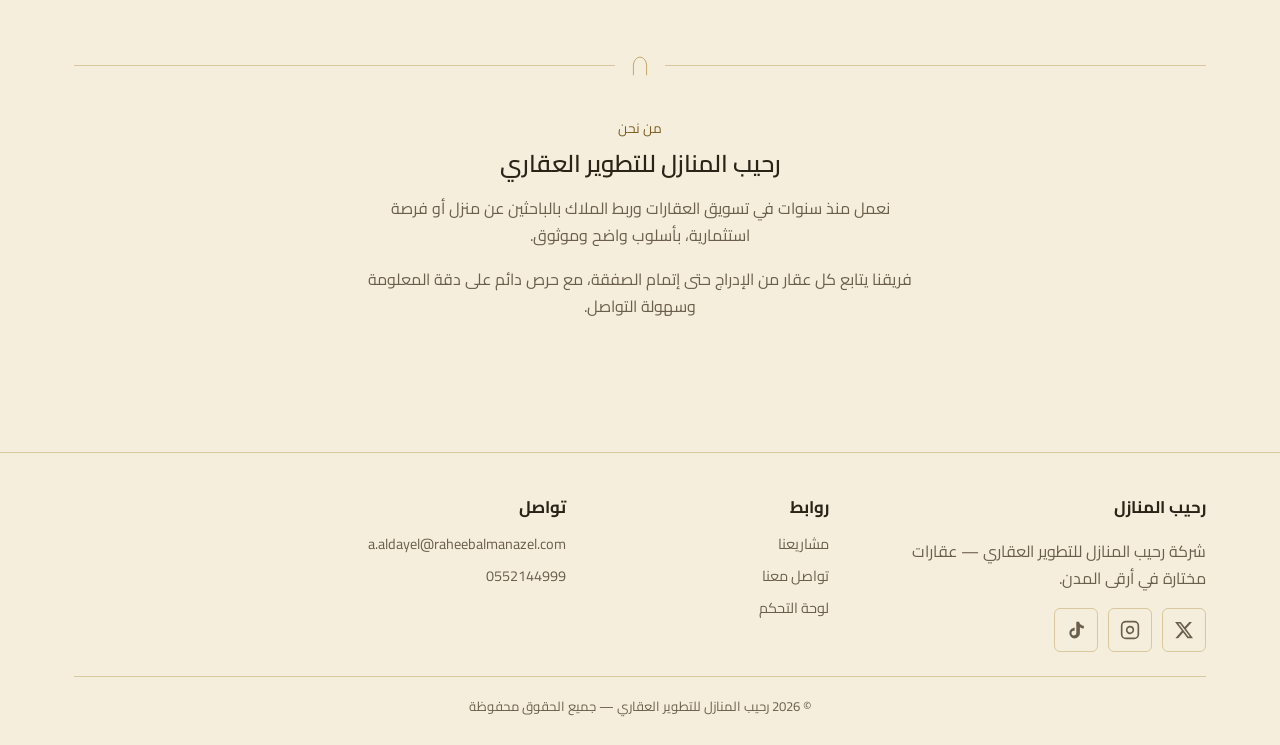
==== commit 1b0d286e: "Update index.html" ====
--- a/index.html
+++ b/index.html
@@ -97,18 +97,9 @@
 <footer>
   <div class="wrap">
     <div class="footer-grid">
-      <div><h4>رحيب المنازل</h4><p data-i18n="footer.about" style="max-width:34ch;">شركة رحيب المنازل للتطوير العقاري.</p></div>
-      <div><h4 data-i18n="footer.links">روابط</h4><ul>
-        <li><a href="#projects" data-i18n="nav.projects">مشاريعنا</a></li>
-        <li><a href="contact.html" data-i18n="nav.contact">تواصل معنا</a></li>
-        <li><a href="admin.html" data-i18n="nav.admin">لوحة التحكم</a></li>
-      </ul></div>
-      <<div><h4 data-i18n="footer.contact">تواصل</h4><ul>
-  <li class="js-email"><a href="mailto:a.aldayel@raheebalmanazel.com">a.aldayel@raheebalmanazel.com</a></li>
-  <li class="js-phone" dir="ltr" style="text-align:end;"><a href="tel:0552144999">0552144999</a></li>
-</ul></div>
-        <h4 data-i18n="footer.follow">تابعنا</h4>
-        <p style="font-size:.85rem; color:var(--ink-soft); margin-bottom:12px;">Raheebhomes</p>
+      <div>
+        <h4>رحيب المنازل</h4>
+        <p data-i18n="footer.about" style="max-width:34ch; margin-bottom:16px;">شركة رحيب المنازل للتطوير العقاري — عقارات مختارة في أرقى المدن.</p>
         <div class="social-icons">
           <a href="https://x.com/Raheebhomes" target="_blank" rel="noopener" aria-label="X" class="social-btn twitter">
             <svg viewBox="0 0 24 24" fill="currentColor"><path d="M18.244 2.25h3.308l-7.227 8.26 8.502 11.24H16.17l-5.214-6.817L4.99 21.75H1.68l7.73-8.835L1.254 2.25H8.08l4.713 6.231zm-1.161 17.52h1.833L7.084 4.126H5.117z"/></svg>
@@ -120,6 +111,21 @@
             <svg viewBox="0 0 24 24" fill="currentColor"><path d="M19.59 6.69a4.83 4.83 0 0 1-3.77-4.25V2h-3.45v13.67a2.89 2.89 0 0 1-5.2 1.74 2.89 2.89 0 0 1 2.31-4.64 2.93 2.93 0 0 1 .88.13V9.4a6.84 6.84 0 0 0-1-.05A6.33 6.33 0 0 0 5.8 20.1a6.34 6.34 0 0 0 10.86-4.43V8.68a8.16 8.16 0 0 0 4.77 1.52v-3.45a4.85 4.85 0 0 1-1.84-.06z"/></svg>
           </a>
         </div>
+      </div>
+      <div>
+        <h4 data-i18n="footer.links">روابط</h4>
+        <ul>
+          <li><a href="#projects" data-i18n="nav.projects">مشاريعنا</a></li>
+          <li><a href="contact.html" data-i18n="nav.contact">تواصل معنا</a></li>
+          <li><a href="admin.html" data-i18n="nav.admin">لوحة التحكم</a></li>
+        </ul>
+      </div>
+      <div>
+        <h4 data-i18n="footer.contact">تواصل</h4>
+        <ul>
+          <li><a href="mailto:a.aldayel@raheebalmanazel.com">a.aldayel@raheebalmanazel.com</a></li>
+          <li dir="ltr" style="text-align:end;"><a href="tel:0552144999">0552144999</a></li>
+        </ul>
       </div>
     </div>
     <div class="footer-bottom">© 2026 رحيب المنازل للتطوير العقاري — <span data-i18n="footer.rights">جميع الحقوق محفوظة</span></div>
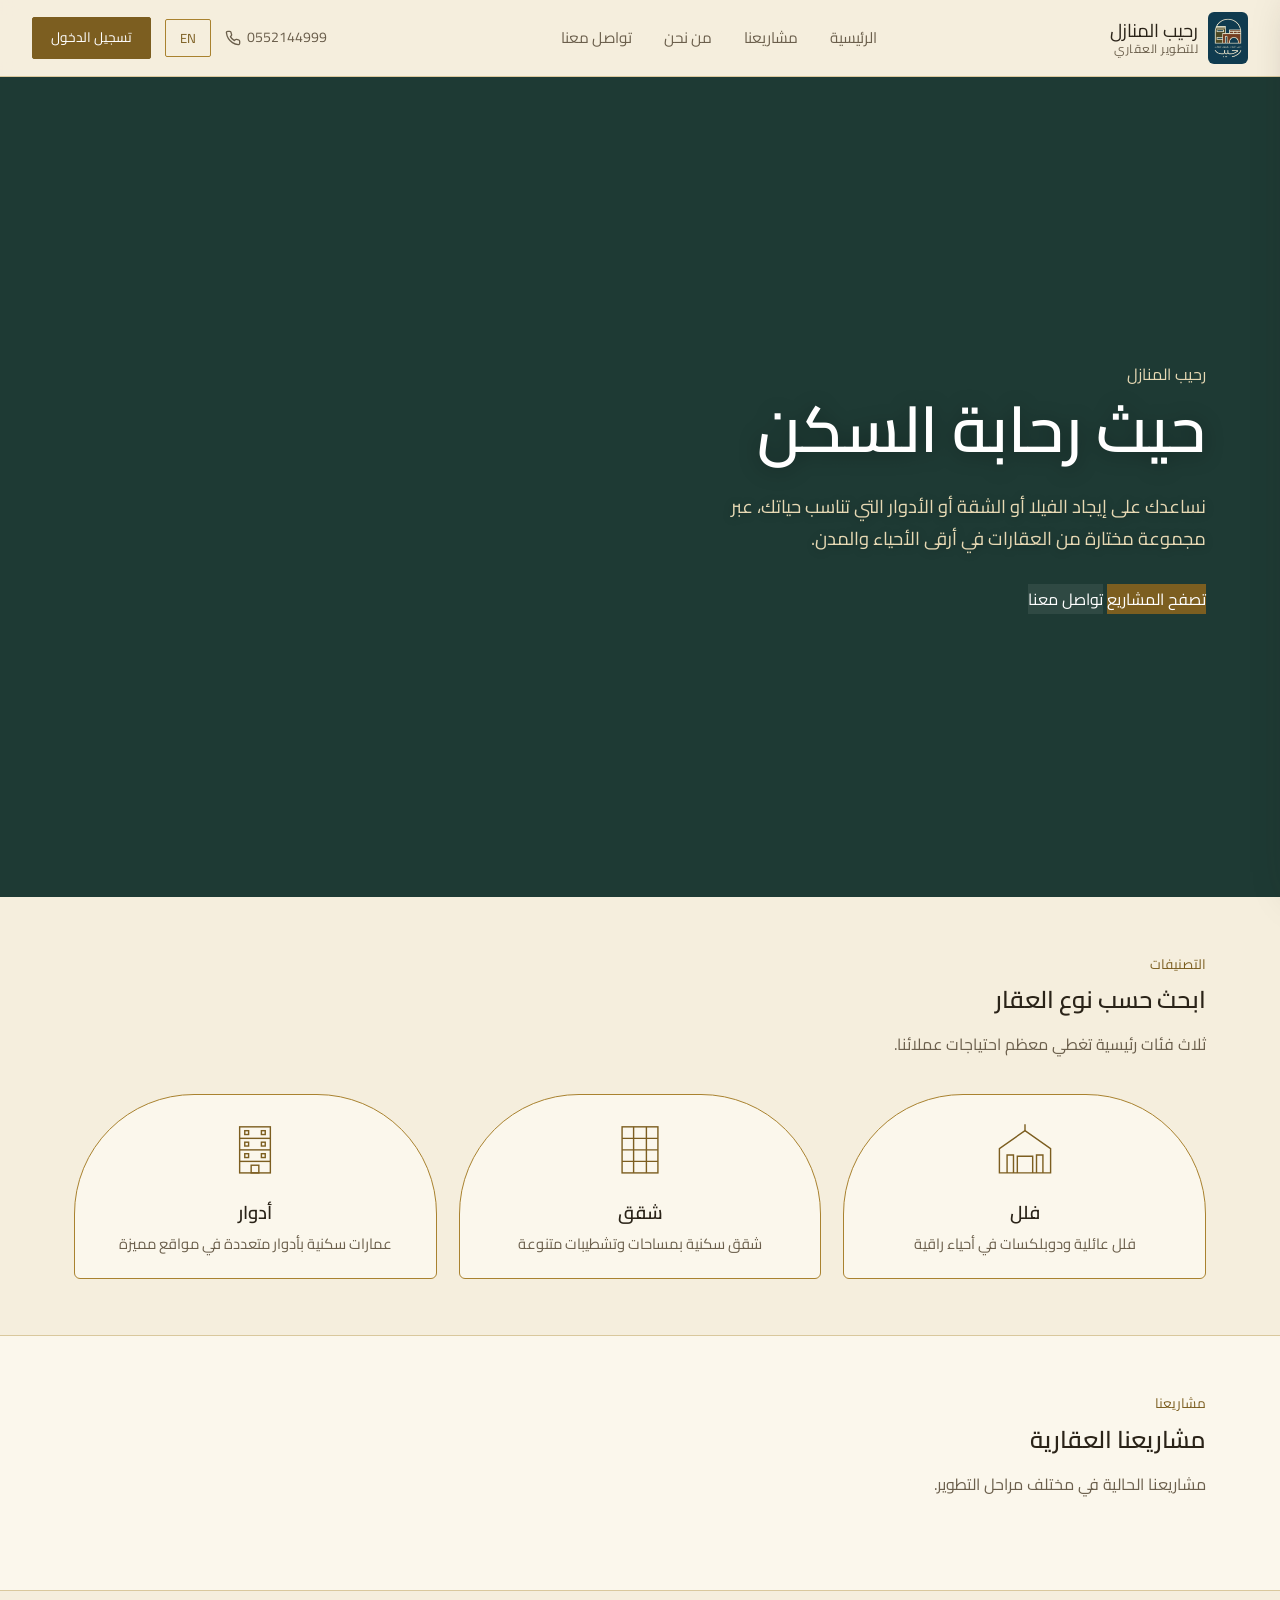
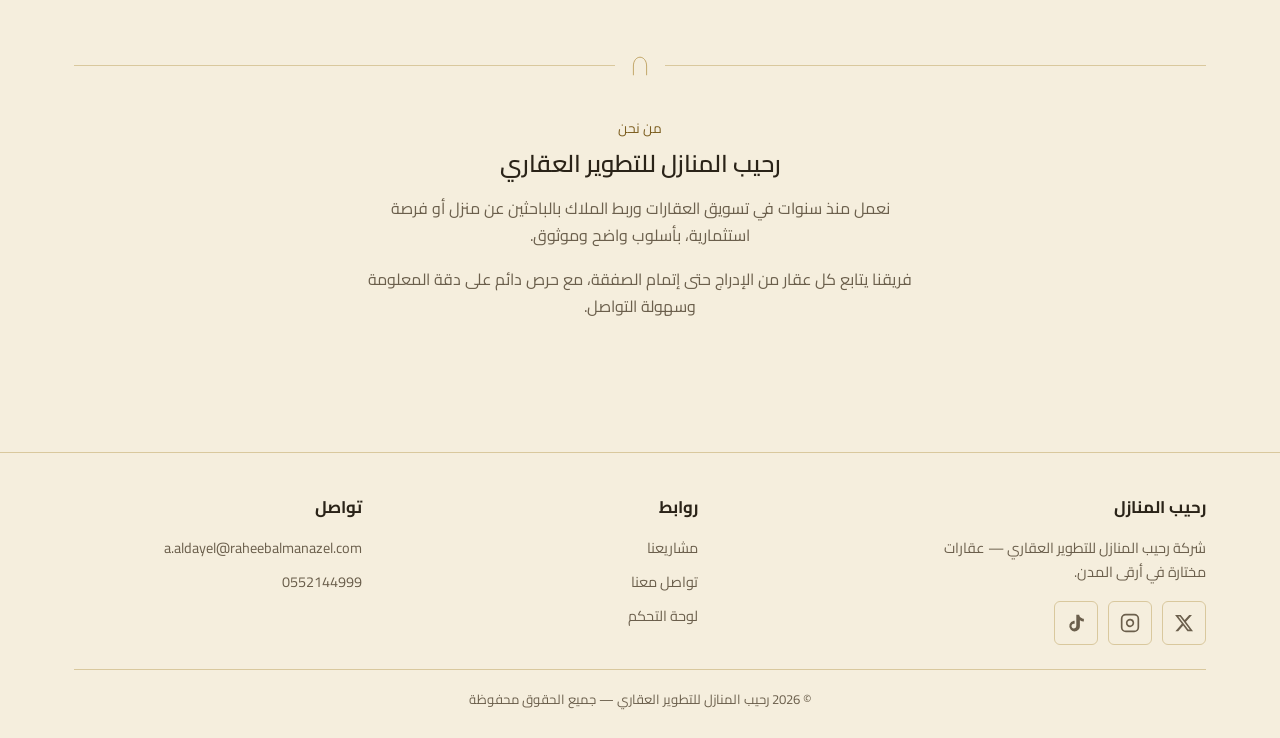
==== commit 1625f8c6: "Update index.html" ====
--- a/index.html
+++ b/index.html
@@ -28,12 +28,6 @@
       <a class="btn" href="#projects" data-i18n="hero.cta1">تصفح المشاريع</a>
       <a class="btn ghost" href="contact.html" data-i18n="hero.cta2">تواصل معنا</a>
     </div>
-    <div class="stats">
-      <div class="stat"><b id="statListings">+120</b><span data-i18n="hero.stat1l">عقار مُدرج</span></div>
-      <div class="stat"><b id="statCities">+8</b><span data-i18n="hero.stat2l">مدن مغطاة</span></div>
-      <div class="stat"><b id="statYears">15</b><span data-i18n="hero.stat3l">سنة خبرة</span></div>
-    </div>
-  </div>
 </section>
 
 <!-- ============ التصنيفات ============ -->
--- a/css/style.css
+++ b/css/style.css
@@ -924,22 +924,71 @@
    Footer
    ========================================================= */
 footer{ border-top:1px solid var(--line); margin-top:60px; padding:40px 0 28px; color:var(--ink-soft); }
+
 .footer-grid{ 
   display:grid; 
-  grid-template-columns:1.5fr 1fr 1fr 1fr; 
-  gap:32px; 
+  grid-template-columns:1.6fr 1fr 1fr; 
+  gap:48px; 
   margin-bottom:24px; 
 }
+
 @media (max-width:900px){
-  .footer-grid{ grid-template-columns:1fr 1fr; }
-}
+  .footer-grid{ 
+    grid-template-columns:1fr 1fr; 
+    gap:32px; 
+  }
+  .footer-grid > div:first-child{ 
+    grid-column:1/-1; 
+  }
+}
+
 @media (max-width:600px){
   .footer-grid{ grid-template-columns:1fr; }
 }
-.footer-grid h4{ font-family:var(--serif-ar); color:var(--ink); margin:0 0 10px; font-size:1.05rem; }
+
+.footer-grid h4{ 
+  font-family:var(--serif-ar); 
+  color:var(--ink); 
+  margin:0 0 14px; 
+  font-size:1.05rem; 
+}
+
 html[lang="en"] .footer-grid h4{ font-family:var(--serif-en); }
-.footer-grid ul{ list-style:none; padding:0; margin:0; display:flex; flex-direction:column; gap:8px; font-size:.9rem; }
-.footer-bottom{ border-top:1px solid var(--line); padding-top:18px; font-size:.82rem; text-align:center; }
+
+.footer-grid p{ 
+  font-size:.9rem; 
+  line-height:1.7; 
+  color:var(--ink-soft); 
+}
+
+.footer-grid ul{ 
+  list-style:none; 
+  padding:0; 
+  margin:0; 
+  display:flex; 
+  flex-direction:column; 
+  gap:10px; 
+  font-size:.9rem; 
+}
+
+.footer-grid ul a{ 
+  transition:color .25s ease; 
+}
+
+.footer-grid ul a:hover{ 
+  color:var(--gold-deep); 
+}
+
+.footer-grid .social-icons{
+  margin-top:0;
+}
+
+.footer-bottom{ 
+  border-top:1px solid var(--line); 
+  padding-top:18px; 
+  font-size:.82rem; 
+  text-align:center; 
+}
 
 /* =========================================================
    Utility
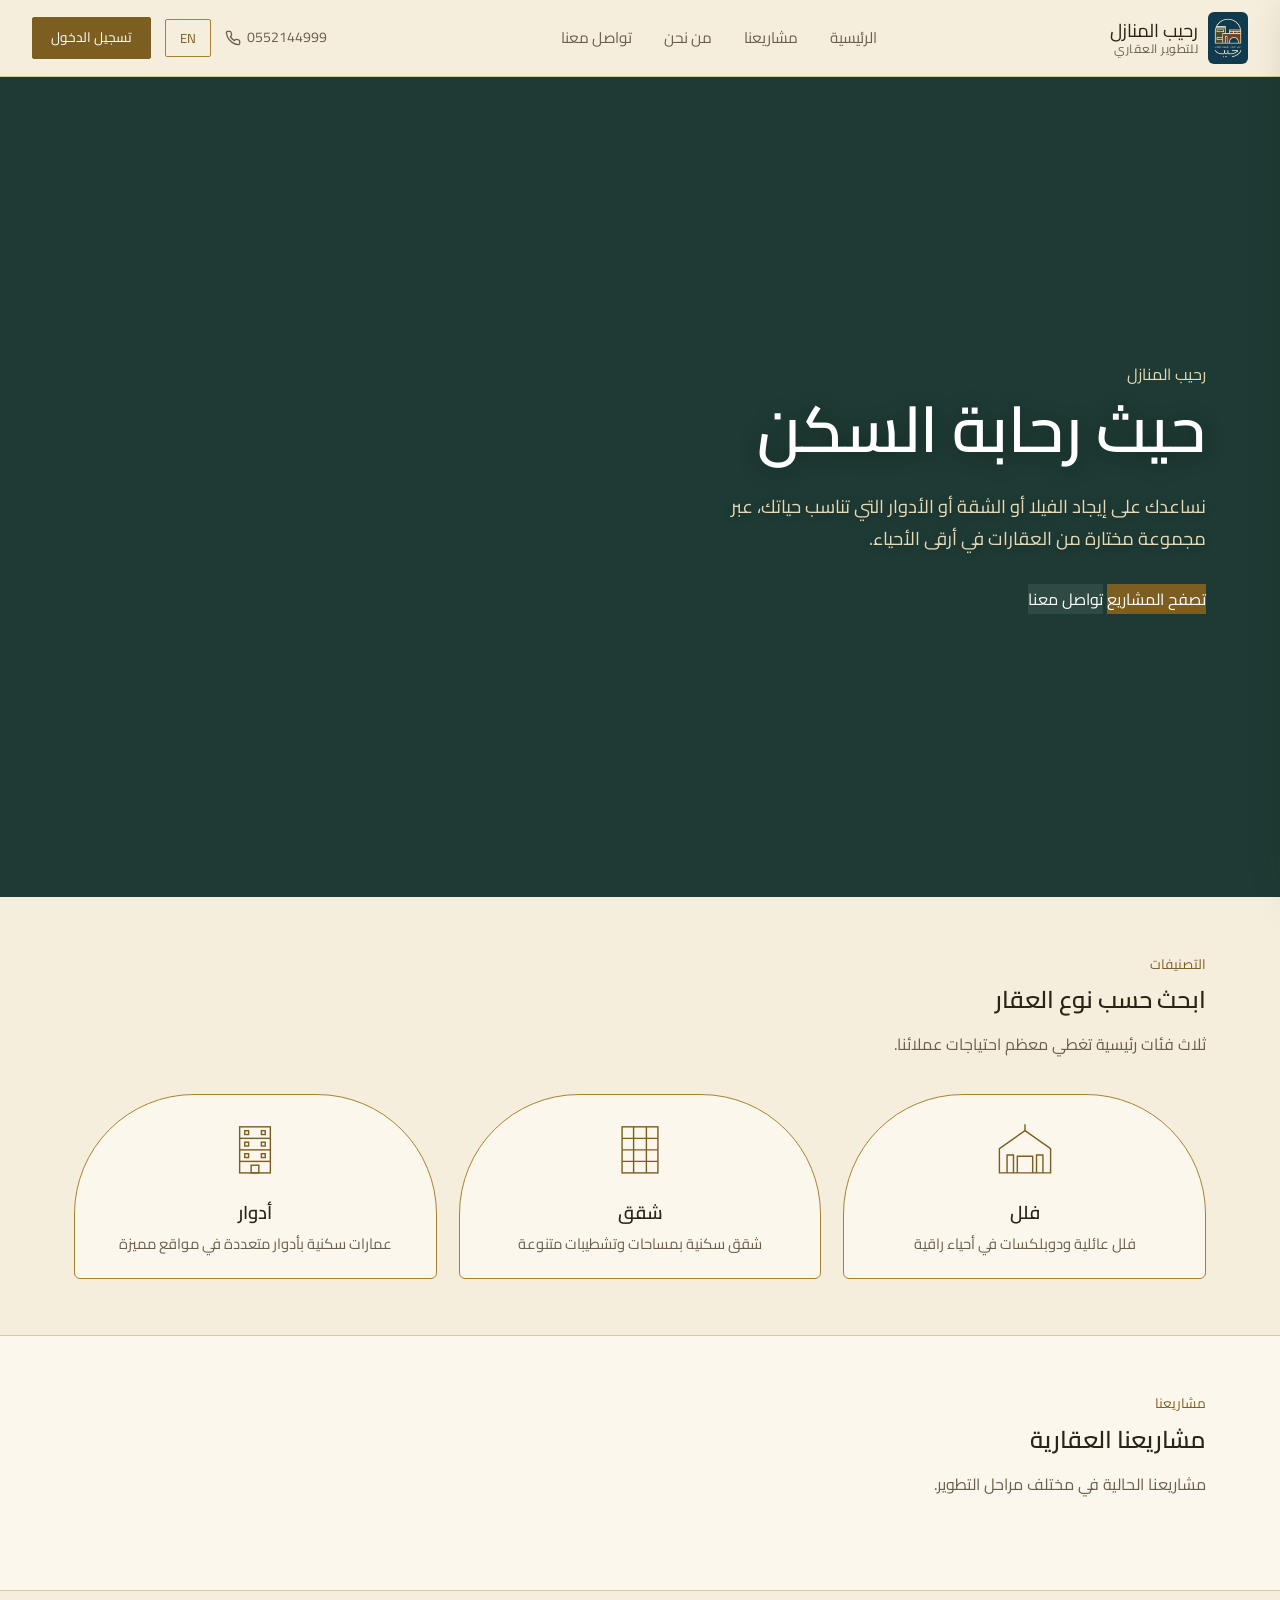
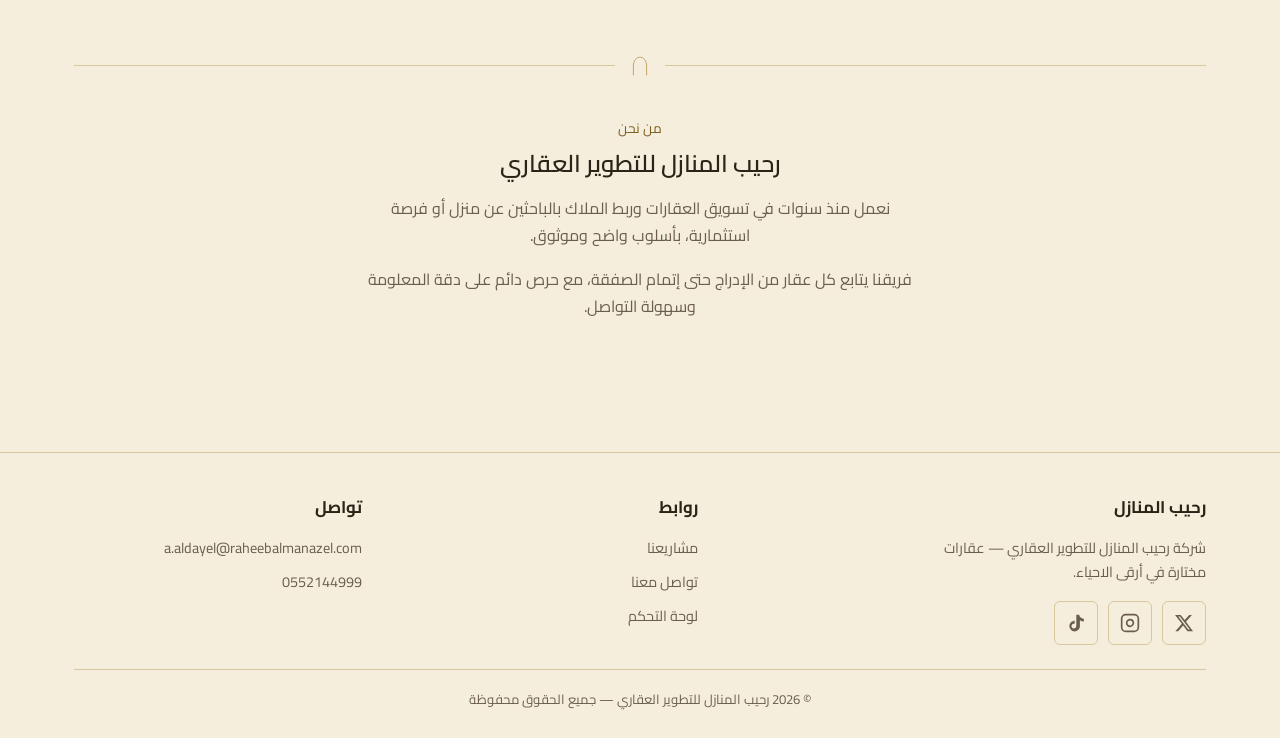
==== commit 5990eda3: "Update index.html" ====
--- a/index.html
+++ b/index.html
@@ -28,6 +28,7 @@
       <a class="btn" href="#projects" data-i18n="hero.cta1">تصفح المشاريع</a>
       <a class="btn ghost" href="contact.html" data-i18n="hero.cta2">تواصل معنا</a>
     </div>
+  </div>
 </section>
 
 <!-- ============ التصنيفات ============ -->
@@ -95,10 +96,10 @@
         <h4>رحيب المنازل</h4>
         <p data-i18n="footer.about" style="max-width:34ch; margin-bottom:16px;">شركة رحيب المنازل للتطوير العقاري — عقارات مختارة في أرقى المدن.</p>
         <div class="social-icons">
-          <a href="https://x.com/Raheebhomes" target="_blank" rel="noopener" aria-label="X" class="social-btn twitter">
+          <a href="https://x.com/raheebalmanazel" target="_blank" rel="noopener" aria-label="X" class="social-btn twitter">
             <svg viewBox="0 0 24 24" fill="currentColor"><path d="M18.244 2.25h3.308l-7.227 8.26 8.502 11.24H16.17l-5.214-6.817L4.99 21.75H1.68l7.73-8.835L1.254 2.25H8.08l4.713 6.231zm-1.161 17.52h1.833L7.084 4.126H5.117z"/></svg>
           </a>
-          <a href="https://instagram.com/Raheebhomes" target="_blank" rel="noopener" aria-label="Instagram" class="social-btn instagram">
+          <a href="https://instagram.com/raheebalmanazel" target="_blank" rel="noopener" aria-label="Instagram" class="social-btn instagram">
             <svg viewBox="0 0 24 24" fill="none" stroke="currentColor" stroke-width="2"><rect x="2" y="2" width="20" height="20" rx="5"/><path d="M16 11.37A4 4 0 1 1 12.63 8 4 4 0 0 1 16 11.37z"/><line x1="17.5" y1="6.5" x2="17.51" y2="6.5"/></svg>
           </a>
           <a href="https://www.tiktok.com/@raheebhomes" target="_blank" rel="noopener" aria-label="TikTok" class="social-btn tiktok">
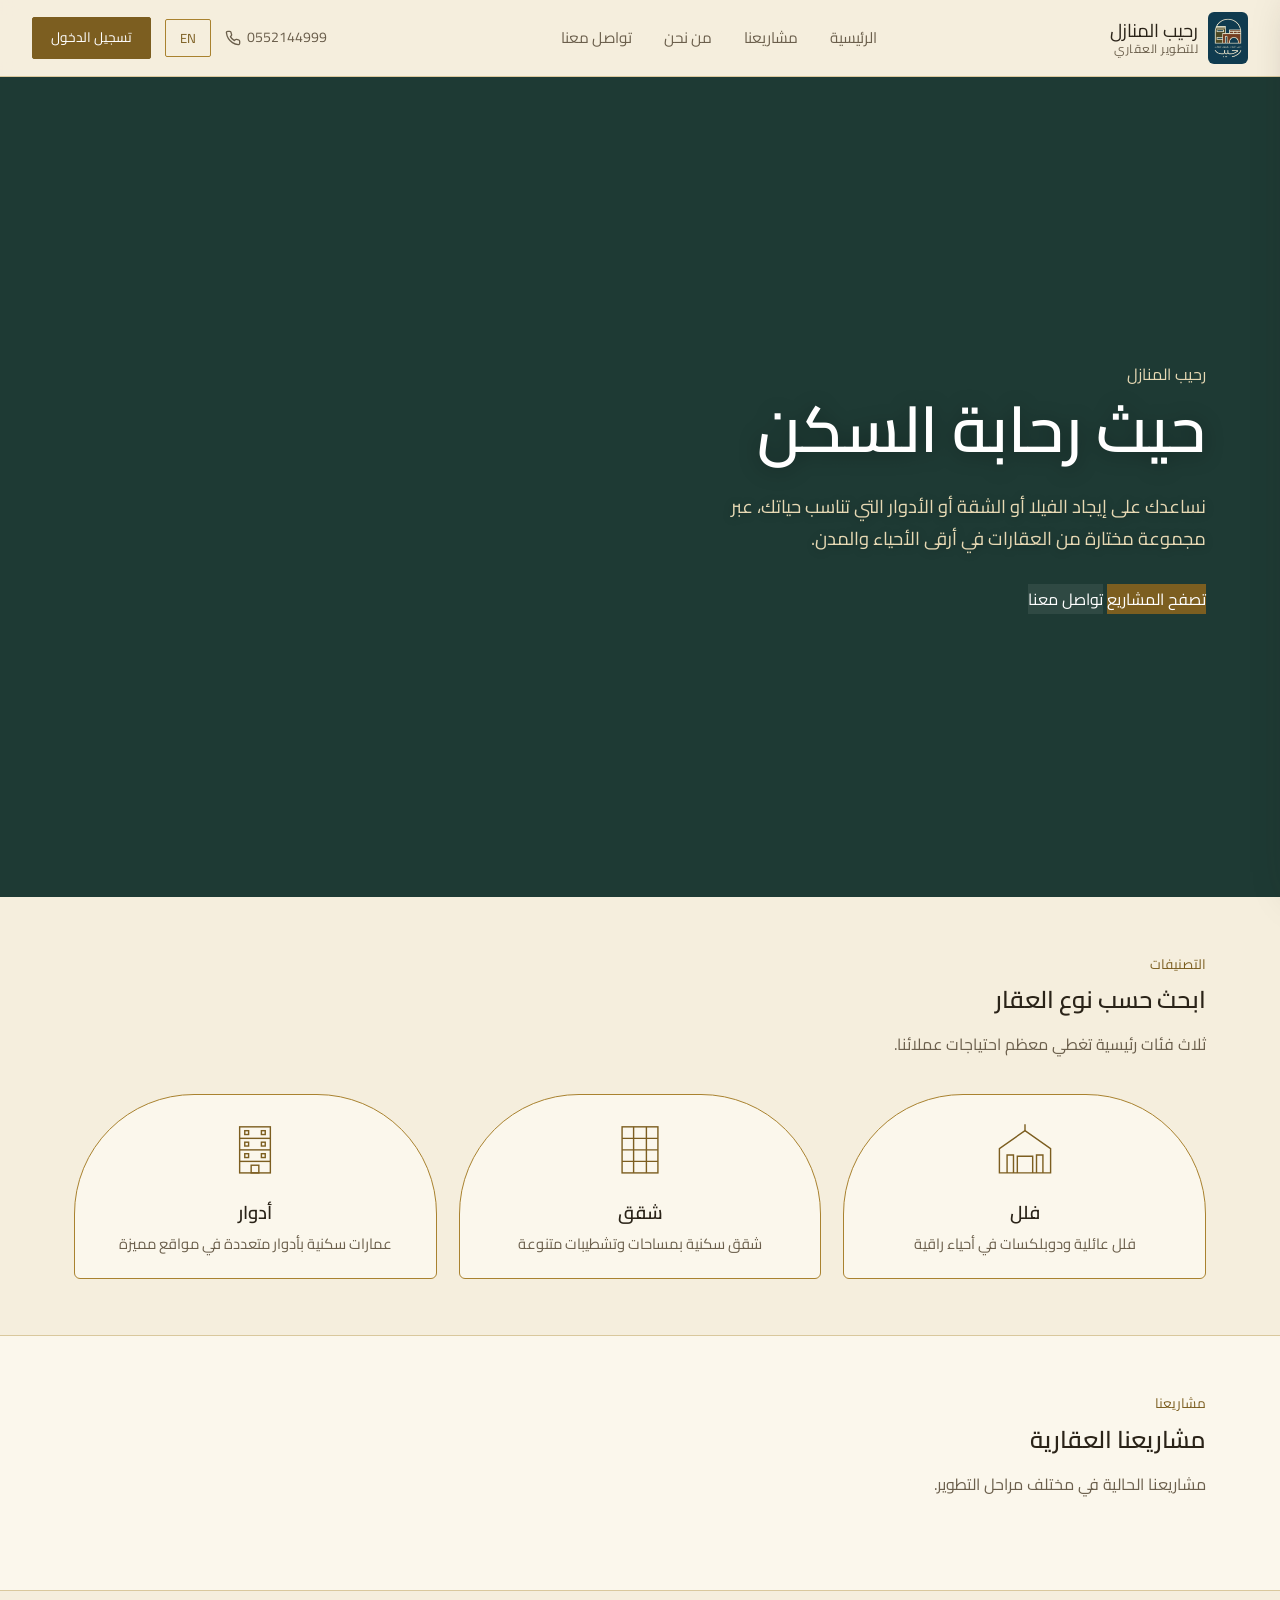
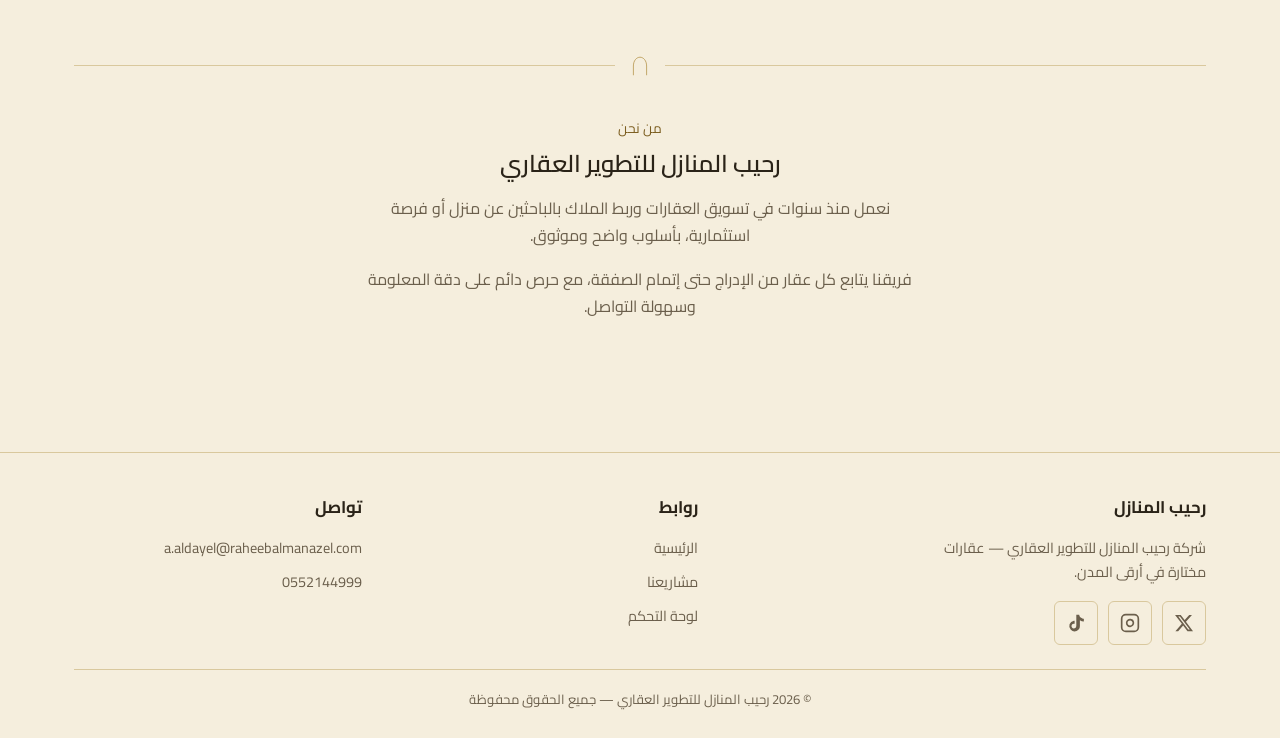
==== commit a585181a: "Update index.html" ====
--- a/index.html
+++ b/index.html
@@ -93,13 +93,13 @@
   <div class="wrap">
     <div class="footer-grid">
       <div>
-        <h4>رحيب المنازل</h4>
+        <h4 data-i18n="footer.brand">رحيب المنازل</h4>
         <p data-i18n="footer.about" style="max-width:34ch; margin-bottom:16px;">شركة رحيب المنازل للتطوير العقاري — عقارات مختارة في أرقى المدن.</p>
         <div class="social-icons">
-          <a href="https://x.com/raheebalmanazel" target="_blank" rel="noopener" aria-label="X" class="social-btn twitter">
+          <a href="https://x.com/Raheebhomes" target="_blank" rel="noopener" aria-label="X" class="social-btn twitter">
             <svg viewBox="0 0 24 24" fill="currentColor"><path d="M18.244 2.25h3.308l-7.227 8.26 8.502 11.24H16.17l-5.214-6.817L4.99 21.75H1.68l7.73-8.835L1.254 2.25H8.08l4.713 6.231zm-1.161 17.52h1.833L7.084 4.126H5.117z"/></svg>
           </a>
-          <a href="https://instagram.com/raheebalmanazel" target="_blank" rel="noopener" aria-label="Instagram" class="social-btn instagram">
+          <a href="https://instagram.com/Raheebhomes" target="_blank" rel="noopener" aria-label="Instagram" class="social-btn instagram">
             <svg viewBox="0 0 24 24" fill="none" stroke="currentColor" stroke-width="2"><rect x="2" y="2" width="20" height="20" rx="5"/><path d="M16 11.37A4 4 0 1 1 12.63 8 4 4 0 0 1 16 11.37z"/><line x1="17.5" y1="6.5" x2="17.51" y2="6.5"/></svg>
           </a>
           <a href="https://www.tiktok.com/@raheebhomes" target="_blank" rel="noopener" aria-label="TikTok" class="social-btn tiktok">
@@ -110,8 +110,8 @@
       <div>
         <h4 data-i18n="footer.links">روابط</h4>
         <ul>
-          <li><a href="#projects" data-i18n="nav.projects">مشاريعنا</a></li>
-          <li><a href="contact.html" data-i18n="nav.contact">تواصل معنا</a></li>
+          <li><a href="index.html" data-i18n="nav.home">الرئيسية</a></li>
+          <li><a href="index.html#projects" data-i18n="nav.projects">مشاريعنا</a></li>
           <li><a href="admin.html" data-i18n="nav.admin">لوحة التحكم</a></li>
         </ul>
       </div>
